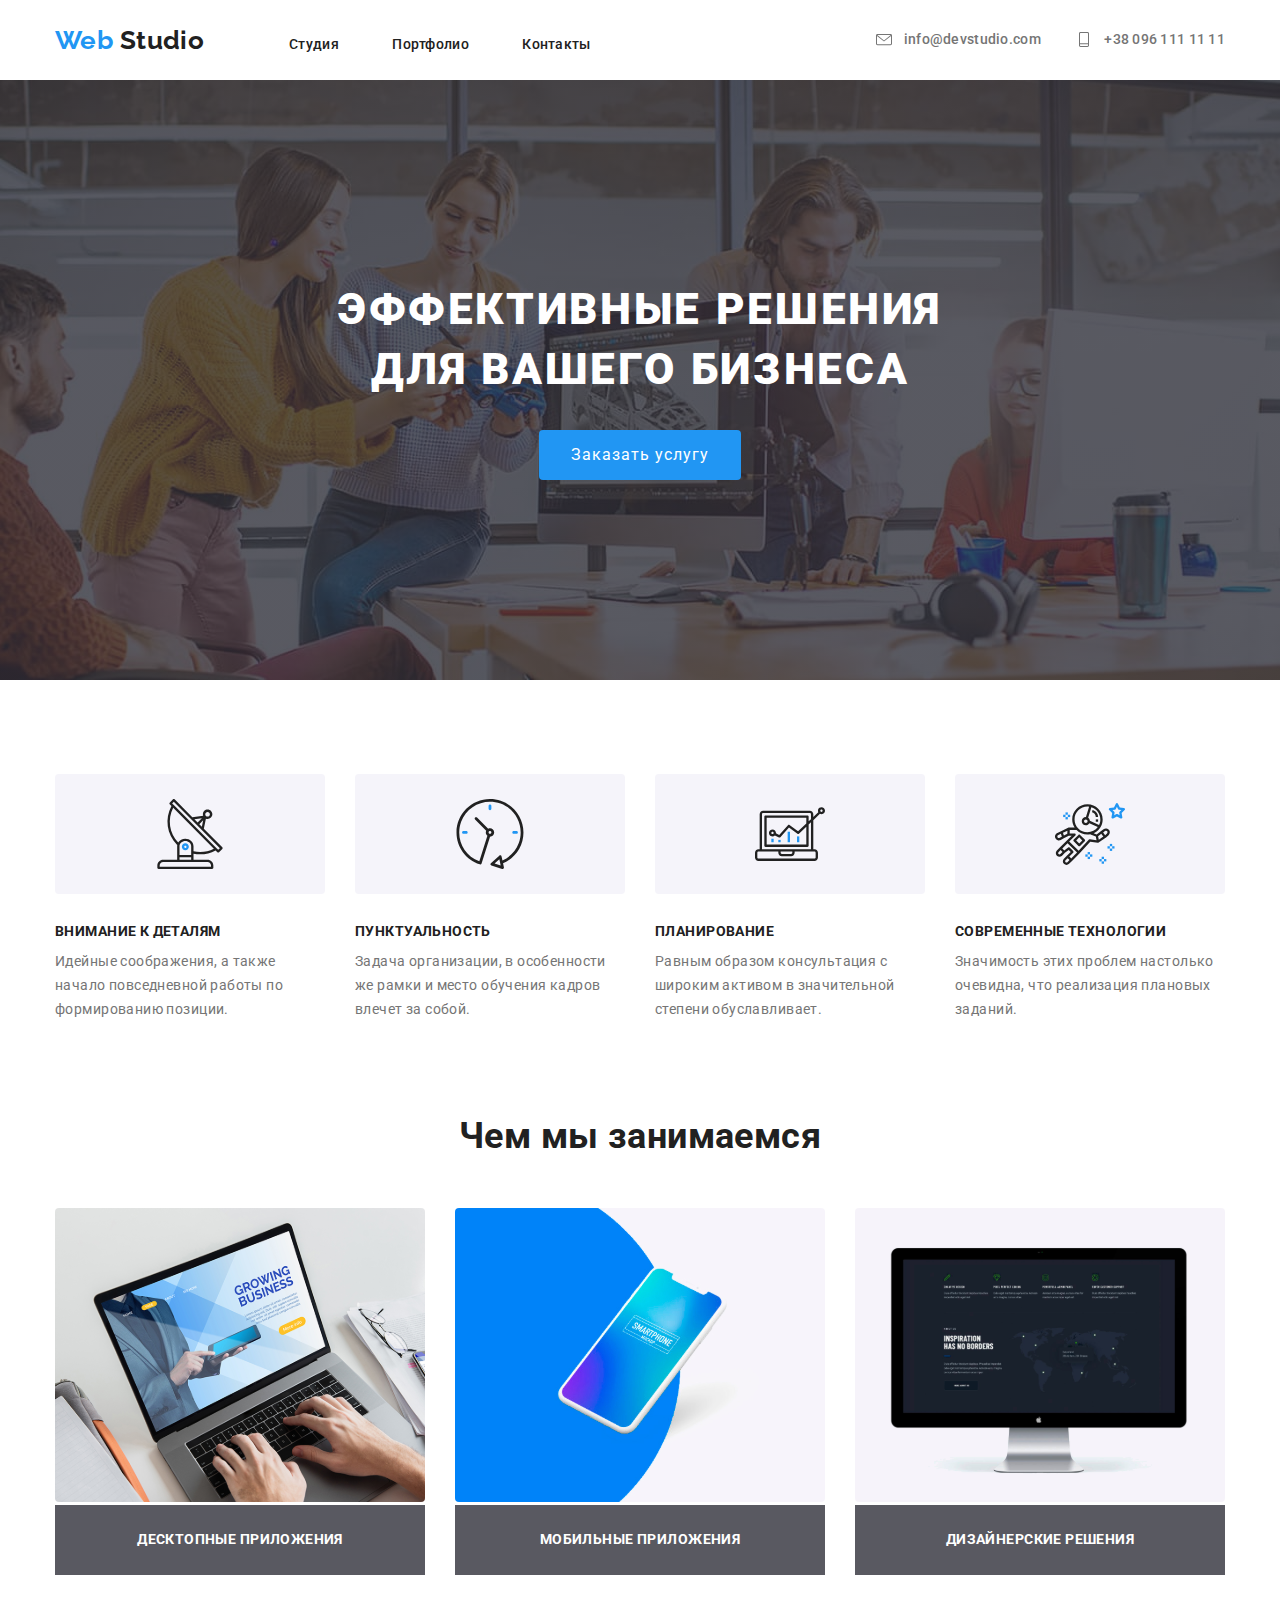
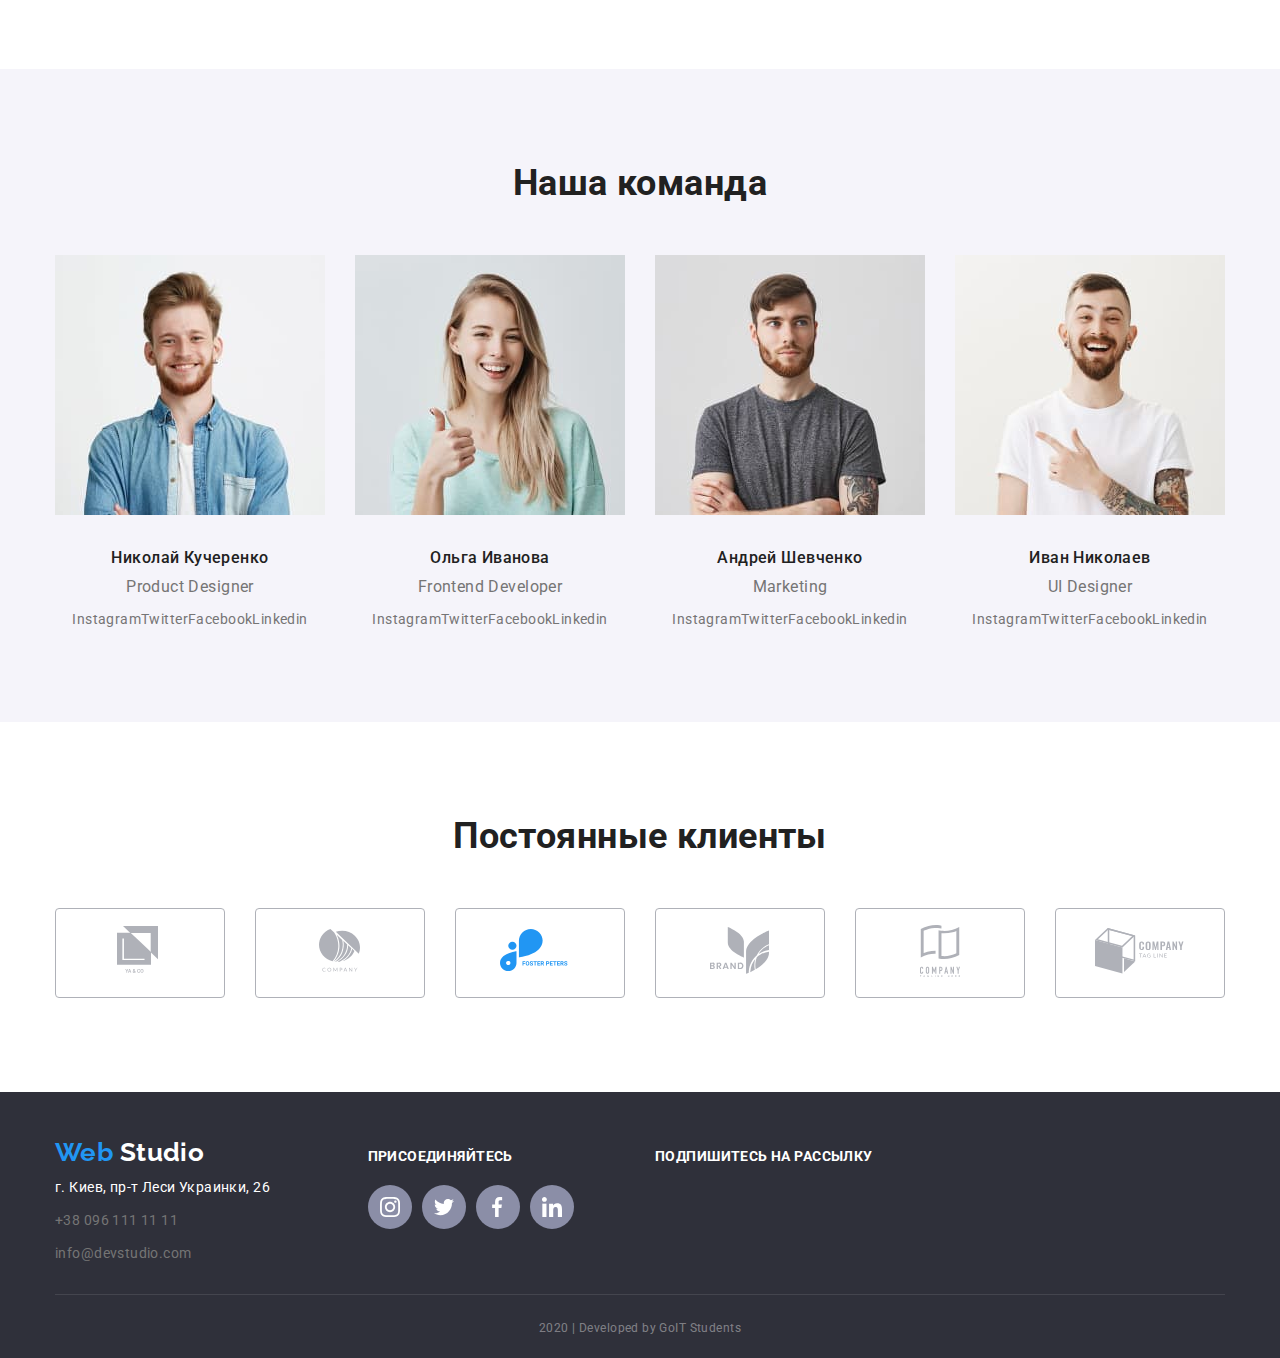
==== index.html @ ecac3f60 "создает файлы для четвертого ДЗ" ====
<!DOCTYPE html>
<html lang="en">
	<head>
		<meta charset="UTF-8" />
		<meta name="viewport" content="width=device-width, initial-scale=1.0" />
		<title>Web Studio</title>
		<link
			href="https://fonts.googleapis.com/css2?family=Raleway:wght@700&family=Roboto:wght@400;500;700;900&display=swap"
			rel="stylesheet"
		/>
		<link
			rel="stylesheet"
			href="https://cdnjs.cloudflare.com/ajax/libs/modern-normalize/0.6.0/modern-normalize.min.css"
		/>
		<link rel="stylesheet" href="./css/styles.css" />
	</head>
	<body>
		<!-- Шапка сайта -->
		<header class="header">
			<div class="container">
				<div class="header-navigation">
					<nav class="navigation">
						<a class="logo" href="./index.html">
							<span class="logo-subject">Web</span>
							Studio
						</a>

						<ul class="header-menu">
							<li class="menu-list">
								<a class="menu-list-link" href="./index.html">Студия</a>
							</li>
							<li class="menu-list">
								<a class="menu-list-link" href="./portfolio.html">Портфолио</a>
							</li>
							<li class="menu-list">
								<a class="menu-list-link" href="#">Контакты</a>
							</li>
						</ul>
					</nav>

					<ul class="header-contact">
						<li class="header-contact-address">
							<a class="contact-address icon-envelop" href="mailto:info@devstudio.com">info@devstudio.com</a>
						</li>
						<li class="header-contact-address">
							<a class="contact-address icon-phone" href="tel:+380961111111">+38 096 111 11 11</a>
						</li>
					</ul>
				</div>
			</div>
		</header>
		<!-- Герой -->
		<main>
			<section class="hero">
				<div class="container">
					<h1 class="hero-title">
						Эффективные решения
						<br />
						для вашего бизнеса
					</h1>

					<div class="hero-button-box"><a class="hero-button" href="">Заказать услугу</a></div>
				</div>
			</section>
			<!-- Преимущества компании -->
			<section class="section-benefits">
				<div class="container">
					<h2 class="section-title benefits-title">Преимущества(скрытый заголовок)</h2>
					<ul class="benefits-list">
						<li class="benefits-list-item icon-antenna">
							<!-- <div class="benefits-image-box">
								<img class="benefits-list-image" src="./images/antenna.svg" alt="" />
							</div> -->
							<h3 class="title">внимание к деталям</h3>
							<p class="benefits-text">
								Идейные соображения, а также начало повседневной работы по формированию позиции.
							</p>
						</li>
						<li class="benefits-list-item icon-clock">
							<!-- <div class="benefits-image-box"><img class="benefits-list-image" src="./images/clock.svg" alt="" /></div> -->
							<h3 class="title">пунктуальность</h3>
							<p class="benefits-text">
								Задача организации, в особенности же рамки и место обучения кадров влечет за собой.
							</p>
						</li>
						<li class="benefits-list-item icon-diagram">
							<!-- <div class="benefits-image-box">
								<img class="benefits-list-image" src="./images/diagram.svg" alt="" />
							</div> -->
							<h3 class="title">планирование</h3>
							<p class="benefits-text">
								Равным образом консультация с широким активом в значительной степени обуславливает.
							</p>
						</li>
						<li class="benefits-list-item icon-astronaut">
							<!-- <div class="benefits-image-box">
								<img class="benefits-list-image" src="./images/astronaut.svg" alt="" />
							</div> -->
							<h3 class="title">современные технологии</h3>
							<p class="benefits-text">Значимость этих проблем настолько очевидна, что реализация плановых заданий.</p>
						</li>
					</ul>
				</div>
			</section>
			<!-- Сфера услуг -->
			<section class="section-services">
				<div class="container">
					<h2 class="section-title services-title">Чем мы занимаемся</h2>
					<ul class="services-list">
						<li class="services-list-item">
							<img class="services-image" src="./images/desktop.svg" alt="Десктопные приложения" />
							<h3 class="services-list-title">ДЕСКТОПНЫЕ ПРИЛОЖЕНИЯ</h3>
						</li>
						<li class="services-list-item">
							<img class="services-image" src="./images/mobile.svg" alt="Мобильные приложения" />
							<h3 class="services-list-title">МОБИЛЬНЫЕ ПРИЛОЖЕНИЯ</h3>
						</li>
						<li class="services-list-item">
							<img class="services-image" src="./images/computer.svg" alt="Дизайнерские решения" />
							<h3 class="services-list-title">ДИЗАЙНЕРСКИЕ РЕШЕНИЯ</h3>
						</li>
					</ul>
				</div>
			</section>
			<!-- Команда -->
			<section class="section-team">
				<div class="container">
					<h2 class="section-title team-title">Наша команда</h2>
					<ul class="team-list">
						<li class="team-list-item">
							<img class="team-list-image" src="./images/Николай Кучеренко.jpg" alt="John Smith" />
							<h3 class="team-list-title">Николай Кучеренко</h3>
							<p class="team-list-text">Product Designer</p>
							<ul class="team-list-socials">
								<li class="socials-item">
									<a class="socials-item-link" href="#">Instagram</a>
								</li>
								<li>
									<a class="socials-item-link" href="#">Twitter</a>
								</li>
								<li>
									<a class="socials-item-link" href="#">Facebook</a>
								</li>
								<li>
									<a class="socials-item-link" href="#">Linkedin</a>
								</li>
							</ul>
						</li>
						<li class="team-list-item">
							<img class="team-list-image" src="./images/Ольга Иванова.jpg" alt="Marta Stewart" />
							<h3 class="team-list-title">Ольга Иванова</h3>
							<p class="team-list-text">Frontend Developer</p>
							<ul class="team-list-socials">
								<li class="socials-item">
									<a class="socials-item-link" href="#">Instagram</a>
								</li>
								<li>
									<a class="socials-item-link" href="#">Twitter</a>
								</li>
								<li>
									<a class="socials-item-link" href="#">Facebook</a>
								</li>
								<li>
									<a class="socials-item-link" href="#">Linkedin</a>
								</li>
							</ul>
						</li>
						<li class="team-list-item">
							<img class="team-list-image" src="./images/Андрей Шевченко.jpg" alt="Robert Jakis" />
							<h3 class="team-list-title">Андрей Шевченко</h3>
							<p class="team-list-text">Marketing</p>
							<ul class="team-list-socials">
								<li class="socials-item">
									<a class="socials-item-link" href="#">Instagram</a>
								</li>
								<li>
									<a class="socials-item-link" href="#">Twitter</a>
								</li>
								<li>
									<a class="socials-item-link" href="#">Facebook</a>
								</li>
								<li>
									<a class="socials-item-link" href="#">Linkedin</a>
								</li>
							</ul>
						</li>
						<li class="team-list-item">
							<img class="team-list-image" src="./images/Иван Николаев.jpg" alt="Martin Doe" />
							<h3 class="team-list-title">Иван Николаев</h3>
							<p class="team-list-text">UI Designer</p>
							<ul class="team-list-socials">
								<li class="socials-item">
									<a class="socials-item-link" href="#">Instagram</a>
								</li>
								<li>
									<a class="socials-item-link" href="#">Twitter</a>
								</li>
								<li>
									<a class="socials-item-link" href="#">Facebook</a>
								</li>
								<li>
									<a class="socials-item-link" href="#">Linkedin</a>
								</li>
							</ul>
						</li>
					</ul>
				</div>
			</section>
			<!-- Клиенты -->
			<section class="section-clients">
				<div class="container">
					<h2 class="section-title clients-title">Постоянные клиенты</h2>
					<ul class="clients-list">
						<li class="clients-list-item">
							<a class="clients-list-link" href="#">
								<img class="clients-list-image" src="./images/logo-1.svg" alt="Логотип компании" />
							</a>
						</li>
						<li class="clients-list-item">
							<a class="clients-list-link" href="#">
								<img class="clients-list-image" src="./images/logo-3.svg" alt="Логотип компании" />
							</a>
						</li>
						<li class="clients-list-item">
							<a class="clients-list-link" href="#">
								<img class="clients-list-image" src="./images/logo-4.svg" alt="Логотип компании" />
							</a>
						</li>
						<li class="clients-list-item">
							<a class="clients-list-link" href="#">
								<img class="clients-list-image" src="./images/logo-5.svg" alt="Логотип компании" />
							</a>
						</li>
						<li class="clients-list-item">
							<a class="clients-list-link" href="#">
								<img class="clients-list-image" src="./images/logo-2.svg" alt="Логотип компании" />
							</a>
						</li>
						<li class="clients-list-item">
							<a class="clients-list-link" href="#">
								<img class="clients-list-image" src="./images/logo-6.svg" alt="Логотип компании" />
							</a>
						</li>
					</ul>
				</div>
			</section>
		</main>
		<!-- Футтер -->
		<footer class="footer">
			<div class="container">
				<div class="footer-address-conteiner">
					<div class="adress-atem">
						<a class="logo logo-footer" href="./index.html">
							<span class="logo-subject">Web</span>
							<span class="logo-subject-footer">Studio</span>
						</a>

						<address class="footer-address">
							<span class="footer-address-text">г. Киев, пр-т Леси Украинки, 26</span>
							<ul class="footer-address-list">
								<li>
									<a class="contact-address-link" href="tel:+380961111111">+38 096 111 11 11</a>
								</li>
								<li>
									<a class="contact-address-link" href="mailto:info@devstudio.com">info@devstudio.com</a>
								</li>
							</ul>
						</address>
					</div>

					<div class="footer-social-conteiner">
						<h3 class="footer-social-title">присоединяйтесь</h3>
						<ul class="footer-list-socials">
							<li class="footer-socials-item">
								<a class="footer-socials-link footer-icon-instagram" href="https://www.instagram.com/"></a>
							</li>
							<li class="footer-socials-item">
								<a class="footer-socials-link footer-icon-twitter" href="https://twitter.com/"></a>
							</li>
							<li class="footer-socials-item">
								<a class="footer-socials-link footer-icon-facebook" href="https://www.facebook.com/"></a>
							</li>
							<li class="footer-socials-item">
								<a class="footer-socials-link footer-icon-linkedin" href="https://www.linkedin.com/"></a>
							</li>
						</ul>
					</div>
					<div class="subscribe-conteiner">
						<h3 class="footer-social-title">Подпишитесь на рассылку</h3>
					</div>
				</div>

				<p class="footer-copyright-text">2020 | Developed by GoIT Students</p>
			</div>
		</footer>
	</body>
</html>
---- css/styles.css ----
:root {
	--title-text-color: #212121;
	--primary-text-color: #757575;
	--primary-white-color: #ffffff;
	--accent-color: #2196f3;
}
* {
	margin: 0px;
	padding: 0px;
}

html {
	box-sizing: border-box;
}

*,
*::before,
*::after {
	box-sizing: inherit;
}

body {
	font-family: roboto, sans-serif;
	background-color: var(--primary-white-color);
	color: var(--primary-text-color);
	font-weight: 400;
	font-size: 14px;
	line-height: 1.14;
	letter-spacing: 0.03em;
}

ul {
	list-style: none;
	margin: 0;
	padding: 0;
}

h3,
p {
	margin: 0;
}
.container {
	max-width: 1200px;
	margin-left: auto;
	margin-right: auto;
	padding-left: 15px;
	padding-right: 15px;
}
/* Шапка сайта */
.header-navigation {
	display: flex;
	min-height: 80px;
	align-items: center;
}

/* лого */

.logo {
	display: inline-block;
	margin-right: 85px;

	text-decoration: none;
	font-family: Raleway;
	font-style: normal;
	font-weight: 700;
	font-size: 26px;
	line-height: 1.19;

	color: #212121;
}

.logo-subject {
	color: var(--accent-color);
}

/* навигация */

.navigation {
	display: flex;
	justify-content: flex-start;
	align-items: baseline;
}

.menu-list {
	display: inline;
}
.menu-list:nth-child(n + 2) {
	margin-left: 50px;
}

.menu-list-link {
	padding-top: 32px;
	padding-bottom: 32px;

	font-weight: 500;
	letter-spacing: 0.02em;
	text-decoration: none;

	color: var(--title-text-color);
}

.menu-list-link:hover,
.menu-list-link:focus {
	color: var(--accent-color);
}

/* адрессные ссылки */

.header-contact-address {
	display: inline-flex;
}

.header-contact {
	padding: 0px;
	margin-left: auto;
}

.header-contact-address:last-child {
	margin-left: 30px;
}

.contact-address {
	display: inline-flex;
	padding-top: 32px;
	padding-bottom: 32px;

	font-weight: 500;
	letter-spacing: 0.02em;
	text-decoration: none;

	color: var(--primary-text-color);
}

.contact-address::before {
	content: "";
	margin-right: 10px;
	height: 15px;
	width: 20px;

	background-repeat: no-repeat;
	background-position: center;
}
.icon-envelop::before {
	background-image: url("../images/envelope.svg");
}
.icon-phone::before {
	background-image: url("../images/phone.svg");
}
.contact-address:hover,
.contact-address:focus {
	color: var(--accent-color);
}

/* главный баннер */

.hero {
	display: flex;
	align-items: center;
	margin-left: auto;
	margin-right: auto;

	max-width: 1600px;
	height: 600px;
	background-image: linear-gradient(to right, rgba(47, 48, 58, 0.8), rgba(47, 48, 58, 0.8)),
		url("../images/Header_img.jpg");
	background-repeat: no-repeat;
	background-position: center;
	background-size: cover;
}

.hero-title {
	margin-top: 0px;
	margin-bottom: 30px;

	align-content: center;
	font-weight: 900;
	font-size: 44px;
	line-height: 1.36;
	letter-spacing: 0.06em;
	text-transform: uppercase;
	text-align: center;

	color: var(--primary-white-color);
}
/* главная кнопка */
.hero-button-box {
	display: flex;
	justify-content: center;
}
.hero-button {
	display: inline-block;
	padding: 10px 32px;

	min-width: 200px;
	font-size: 16px;
	line-height: 1.87;
	letter-spacing: 0.06em;
	text-align: center;
	border-radius: 4px;
	text-decoration: none;

	color: #ffffff;
	background: #2196f3;
}

.title {
	font-weight: 700;
	font-size: 14px;
	text-transform: uppercase;

	color: var(--title-text-color);
}
/* преимущества */
.section-benefits {
	padding-top: 94px;
	padding-bottom: 94px;
}

.benefits-title {
	display: none;
}

.benefits-list {
	display: flex;
	justify-content: center;
}
.benefits-list-item {
	width: calc((100% - 30px * 3) / 4);
}
.benefits-list-item + .benefits-list-item {
	margin-left: 30px;
}

.benefits-list-item::before {
	content: "";
	display: block;
	height: 120px;
	background-color: #f5f4fa;
	background-position: center;
	background-repeat: no-repeat;
	border-radius: 4px;
	margin-bottom: 30px;
}
.icon-antenna::before {
	background-image: url("../images/antenna.svg");
}
.icon-clock::before {
	background-image: url("../images/clock.svg");
}
.icon-diagram::before {
	background-image: url("../images/diagram.svg");
}
.icon-astronaut::before {
	background-image: url("../images/astronaut.svg");
}

.benefits-list-item .title {
	margin-bottom: 10px;
}

.benefits-text {
	line-height: 1.71;
}

/* Сфера услуг */

.section-services {
	padding-bottom: 94px;
}

.section-title {
	margin-bottom: 50px;

	text-align: center;
	font-weight: 700;
	font-size: 36px;
	line-height: 1.16;

	color: var(--title-text-color);
}

.services-title {
	margin-bottom: 50px;
}
.services-list {
	display: flex;
	justify-content: center;
}

.services-list-item {
	width: calc((100% - 30px * 2) / 3);
}

.services-list-item + .services-list-item {
	margin-left: 30px;
}

.services-list-title {
	padding-top: 27px;
	padding-bottom: 27px;

	font-weight: 700;
	font-size: 14px;
	text-transform: uppercase;
	text-align: center;

	background: rgba(47, 48, 58, 0.8);
	color: var(--primary-white-color);
}

/* команда */

.section-team {
	padding-top: 94px;
	padding-bottom: 94px;
}
.team-title {
	margin-bottom: 50px;
}

.section-team {
	background-color: #f5f4fa;
}
.team-list {
	display: flex;
	align-items: center;
}
.team-list-item {
	width: calc((100% - 30px * 3) / 4);
}

.team-list-item + .team-list-item {
	margin-left: 30px;
}
.team-list-image {
	margin-bottom: 30px;
}

.team-list-title {
	margin-bottom: 10px;

	text-align: center;
	font-weight: 500;
	font-size: 16px;
	line-height: 1.18;

	color: var(--title-text-color);
}

.team-list-text {
	margin-bottom: 16px;

	text-align: center;
	font-size: 16px;
}
.team-list-socials {
	display: flex;
	justify-content: center;
}

.socials-item-link {
	text-decoration: none;

	color: var(--primary-text-color);
}

.socials-item-link:hover,
.socials-item-link:focus {
	color: var(--primary-white-color);
	background-color: var(--accent-color);
}

/* Клиенты */
.section-clients {
	padding-top: 94px;
	padding-bottom: 94px;
}

.clients-title {
	margin-bottom: 50px;
}

.clients-list {
	display: flex;
}
.clients-list-item {
	display: flex;
	justify-content: center;

	width: calc((100% - 30px * 5) / 6);
	height: 90px;
	border: 1px solid #afb1b8;
	box-sizing: border-box;
	align-items: center;
	border-radius: 4px;
}
.clients-list-item + .clients-list-item {
	margin-left: 30px;
}

/* футтер */

.footer {
	background: #2f303a;
	padding-top: 45px;
}
.footer-address-conteiner {
	display: flex;
	align-items: baseline;
	justify-content: space-between;
}
.adress-atem {
	width: 231px;
}

/* лого */

.logo-footer {
	margin-bottom: 8px;
	margin-right: 0px;
}

.logo-subject-footer {
	color: var(--primary-white-color);
}
/* адресс */
.footer-address {
	padding-bottom: 28px;
}
.footer-address-list > li:not(:last-child) {
	margin-bottom: 9px;
}
.footer-address-text {
	display: inline-block;
	margin-bottom: 9px;

	font-style: normal;
	line-height: 1.71;

	color: var(--primary-white-color);
}
/* адрессные ссылки */
.contact-address-link {
	margin-bottom: 9px;

	text-decoration: none;
	font-style: normal;
	line-height: 1.71;

	color: var(--primary-text-color);
}
/* социальные сети */

.footer-social-conteiner {
	width: 206px;
}

.footer-social-title {
	font-weight: bold;
	font-size: 14px;
	line-height: 1.14;
	letter-spacing: 0.03em;
	text-transform: uppercase;

	color: var(--primary-white-color);
}
.footer-list-socials {
	display: flex;
}

.footer-socials-link {
	display: flex;
	text-decoration: none;
	height: 44px;
	width: 44px;
	margin-top: 20px;
	border-radius: 50%;
	background-color: #8b8ea7;
	background-position: center;
	background-repeat: no-repeat;
}
.footer-icon-instagram {
	background-image: url("../images/instagram-2.svg");
}
.footer-icon-twitter {
	background-image: url("../images/twitter-2.svg");
}
.footer-icon-facebook {
	background-image: url("../images/Facebook-2.svg");
}
.footer-icon-linkedin {
	background-image: url("../images/linkedin-2.svg");
}

.footer-socials-item + .footer-socials-item {
	margin-left: 10px;
}

.footer-socials-link:hover,
.footer-socials-link:focus {
	background-color: var(--accent-color);
}

.subscribe-conteiner {
	width: 570px;
}

.footer-copyright-text {
	text-align: center;
	padding-top: 21px;
	padding-bottom: 18px;
	border-top: 1px solid rgba(255, 255, 255, 0.1);

	font-size: 12px;
	line-height: 2;
	color: rgba(255, 255, 255, 0.4);
}

/* Страница портфолио */

.section-portfolio {
	padding-top: 93px;
	padding-bottom: 94px;
}

.main-caption {
	display: none;
}
/* Кнопки */

.portfolio-filter-list {
	display: flex;
	justify-content: center;
}

.filter-atem {
	margin-bottom: 50px;
}
.filter-atem + .filter-atem {
	margin-left: 8px;
}

.button {
	padding: 6px 22px;
	font-family: roboto;
	font-weight: 500;
	font-size: 16px;
	line-height: 1.62;
}
.button:hover,
.button:focus {
	background-color: var(--accent-color);
	color: var(--primary-white-color);
}

/* Примеры работ */
.portfolio-list {
	display: flex;
	flex-wrap: wrap;
}

.portfolio-list-item {
	margin-right: 30px;
	margin-bottom: 30px;

	width: calc((100% - 30px * 2) / 3);
	/* width: 370px; */
}

.portfolio-list-item:nth-child(3n) {
	margin-right: 0px;
}

.portfolio-list-item:nth-last-child(-n + 3) {
	margin-bottom: 0px;
}
.portfolio-list-image {
	margin-bottom: 20px;
}
.portfolio-list-title {
	margin-top: 0px;
	margin-bottom: 4px;
	padding-left: 24px;

	font-weight: 700;
	font-size: 18px;
	line-height: 2;
	letter-spacing: 0.06em;

	color: var(--title-text-color);
}

.portfolio-list-text {
	padding-left: 24px;

	line-height: 1.87;
	font-size: 16px;
}
.portfolio-list-content {
	display: none;
	padding-left: 24px;
}
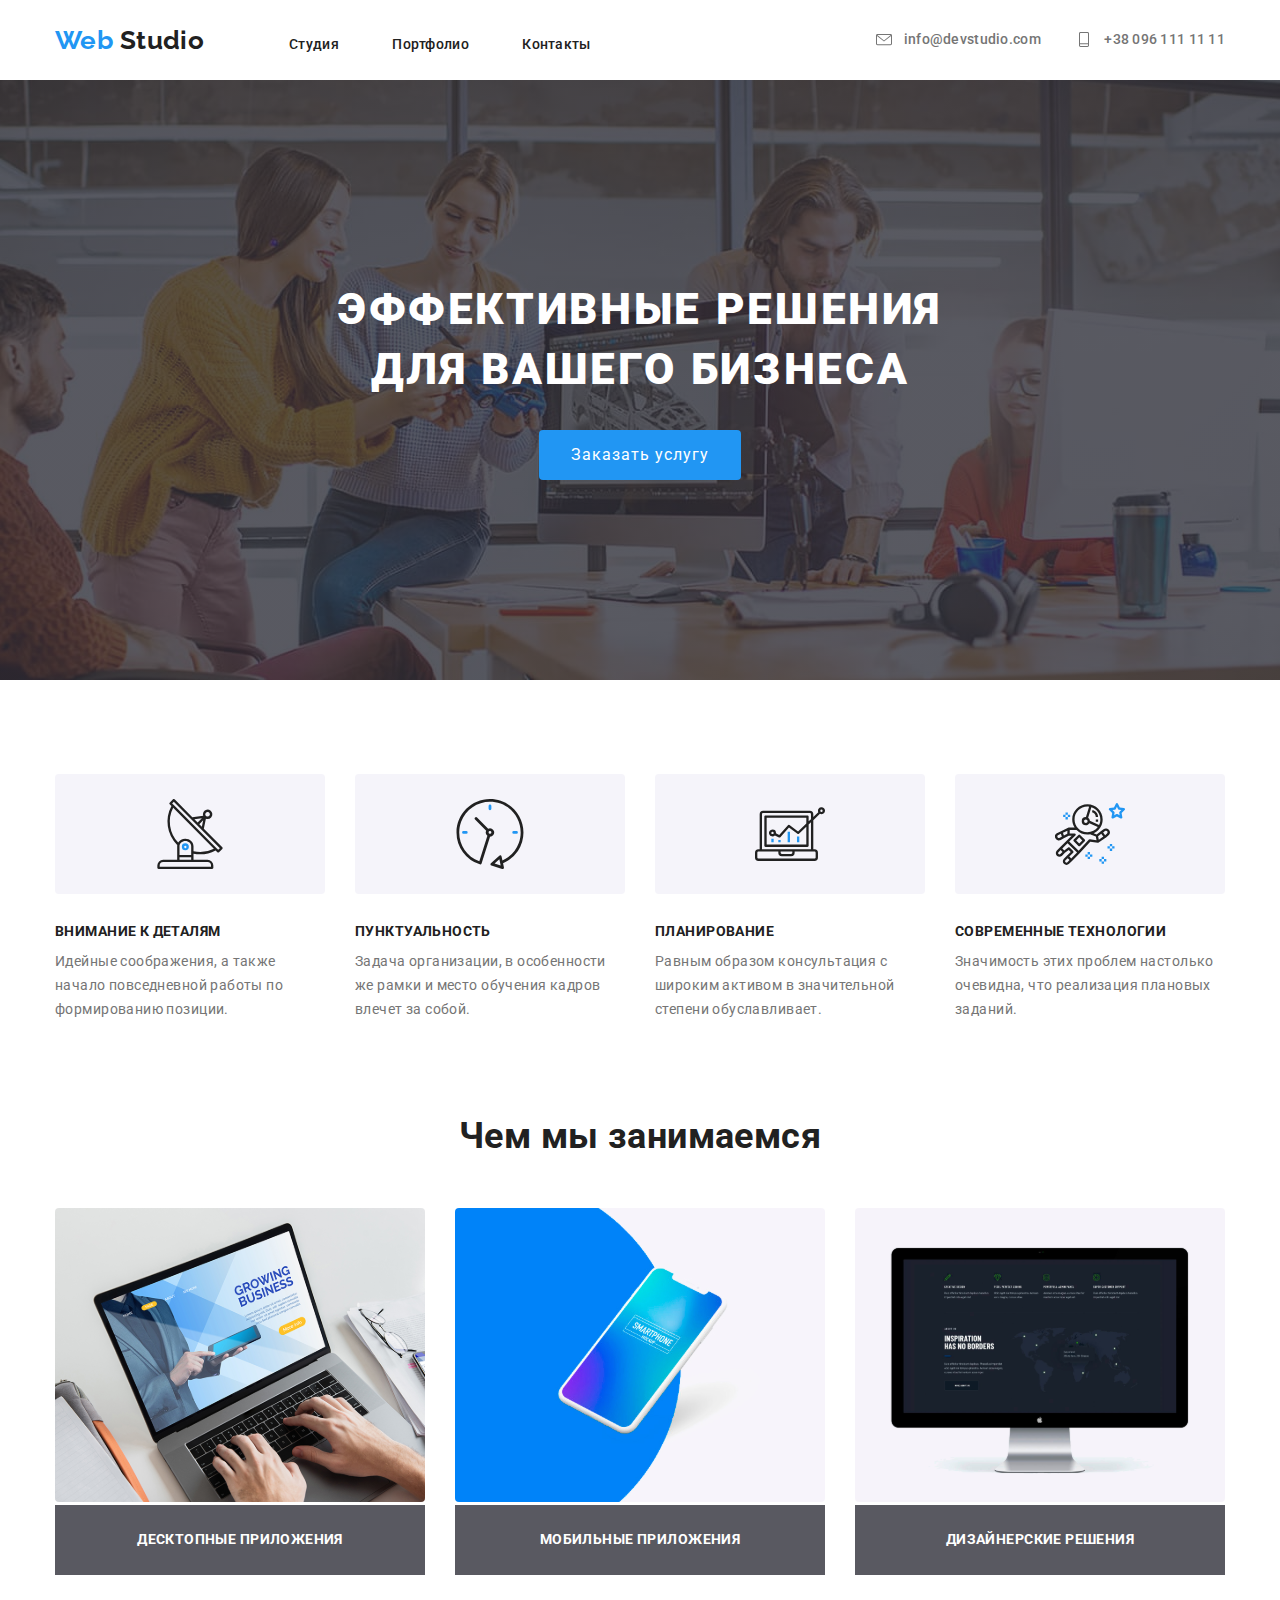
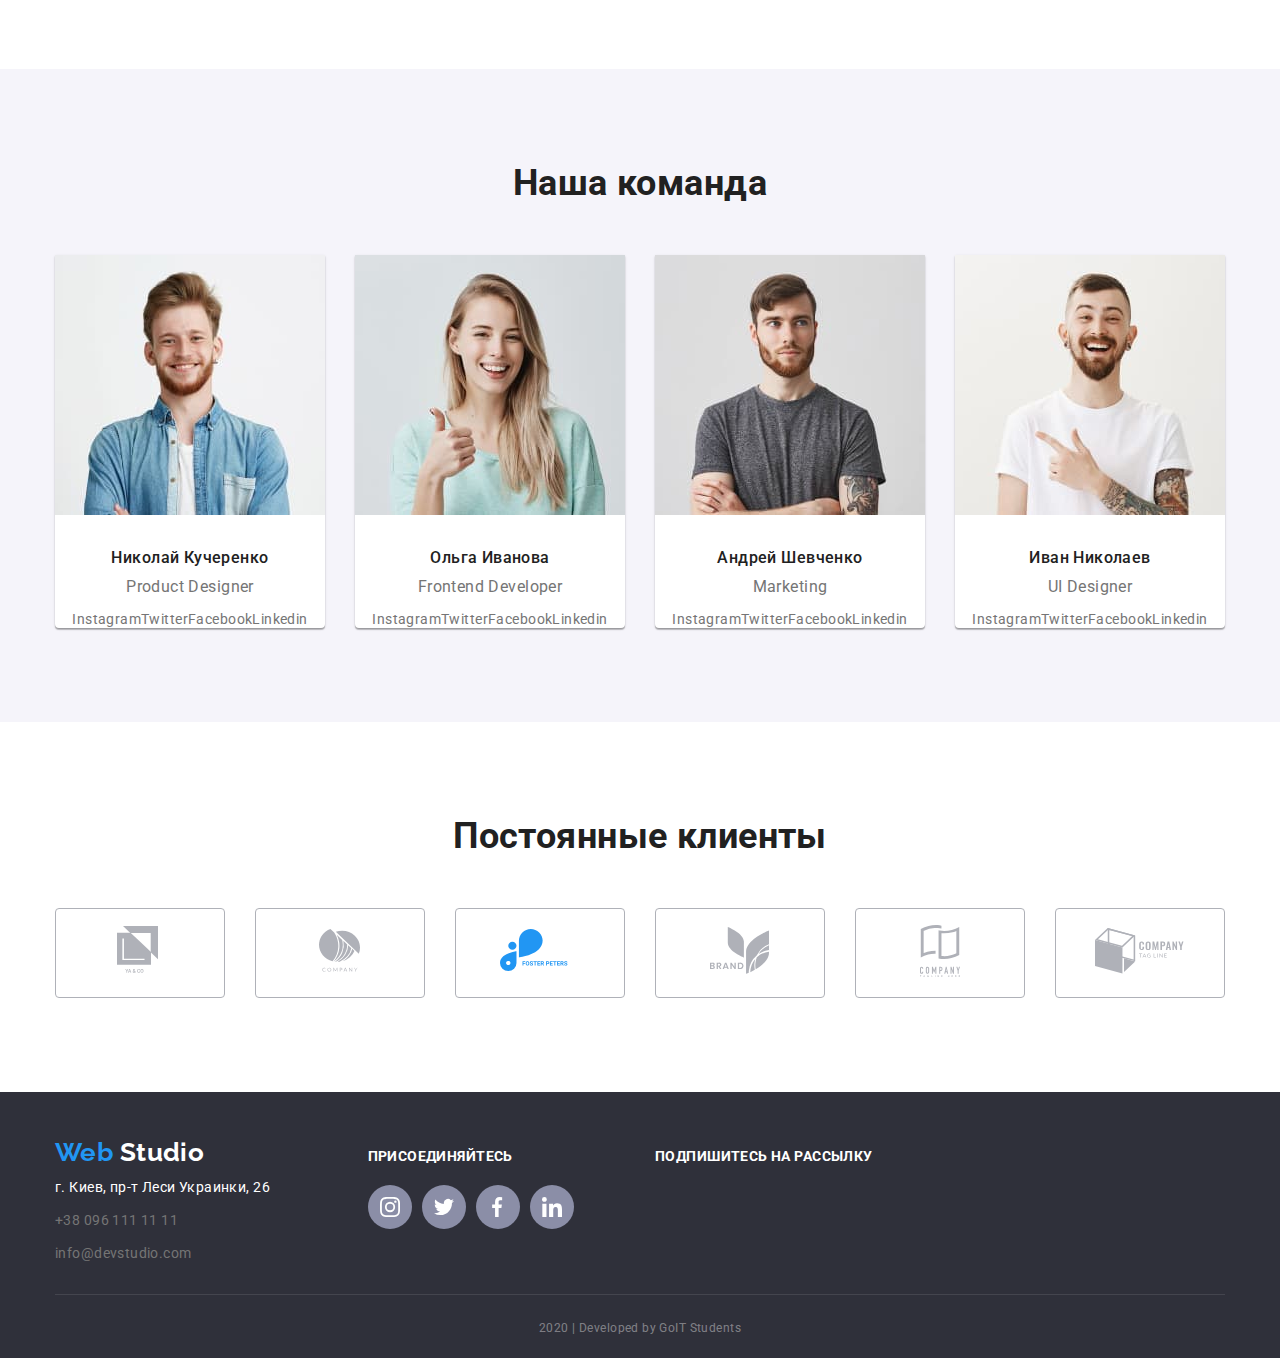
==== commit 810141ef: "оптимизирует векторные изображения" ====
--- a/index.html
+++ b/index.html
@@ -68,34 +68,24 @@
 					<h2 class="section-title benefits-title">Преимущества(скрытый заголовок)</h2>
 					<ul class="benefits-list">
 						<li class="benefits-list-item icon-antenna">
-							<!-- <div class="benefits-image-box">
-								<img class="benefits-list-image" src="./images/antenna.svg" alt="" />
-							</div> -->
 							<h3 class="title">внимание к деталям</h3>
 							<p class="benefits-text">
 								Идейные соображения, а также начало повседневной работы по формированию позиции.
 							</p>
 						</li>
 						<li class="benefits-list-item icon-clock">
-							<!-- <div class="benefits-image-box"><img class="benefits-list-image" src="./images/clock.svg" alt="" /></div> -->
 							<h3 class="title">пунктуальность</h3>
 							<p class="benefits-text">
 								Задача организации, в особенности же рамки и место обучения кадров влечет за собой.
 							</p>
 						</li>
 						<li class="benefits-list-item icon-diagram">
-							<!-- <div class="benefits-image-box">
-								<img class="benefits-list-image" src="./images/diagram.svg" alt="" />
-							</div> -->
 							<h3 class="title">планирование</h3>
 							<p class="benefits-text">
 								Равным образом консультация с широким активом в значительной степени обуславливает.
 							</p>
 						</li>
 						<li class="benefits-list-item icon-astronaut">
-							<!-- <div class="benefits-image-box">
-								<img class="benefits-list-image" src="./images/astronaut.svg" alt="" />
-							</div> -->
 							<h3 class="title">современные технологии</h3>
 							<p class="benefits-text">Значимость этих проблем настолько очевидна, что реализация плановых заданий.</p>
 						</li>
--- a/css/styles.css
+++ b/css/styles.css
@@ -327,6 +327,9 @@
 }
 .team-list-item {
 	width: calc((100% - 30px * 3) / 4);
+	background-color: #ffffff;
+	box-shadow: 0px 2px 1px rgba(0, 0, 0, 0.2), 0px 1px 1px rgba(0, 0, 0, 0.14), 0px 1px 3px rgba(0, 0, 0, 0.12);
+	border-radius: 0px 0px 4px 4px;
 }
 
 .team-list-item + .team-list-item {
@@ -563,12 +566,18 @@
 	margin-right: 30px;
 	margin-bottom: 30px;
 
+	border: 1px solid #eeeeee;
+
 	width: calc((100% - 30px * 2) / 3);
 	/* width: 370px; */
 }
 
 .portfolio-list-item:nth-child(3n) {
 	margin-right: 0px;
+}
+.portfolio-list-item:hover,
+.portfolio-list-item:focus {
+	box-shadow: 1px 4px 6px rgba(0, 0, 0, 0.16), 0px 4px 4px rgba(0, 0, 0, 0.06), 0px 1px 1px rgba(0, 0, 0, 0.12);
 }
 
 .portfolio-list-item:nth-last-child(-n + 3) {
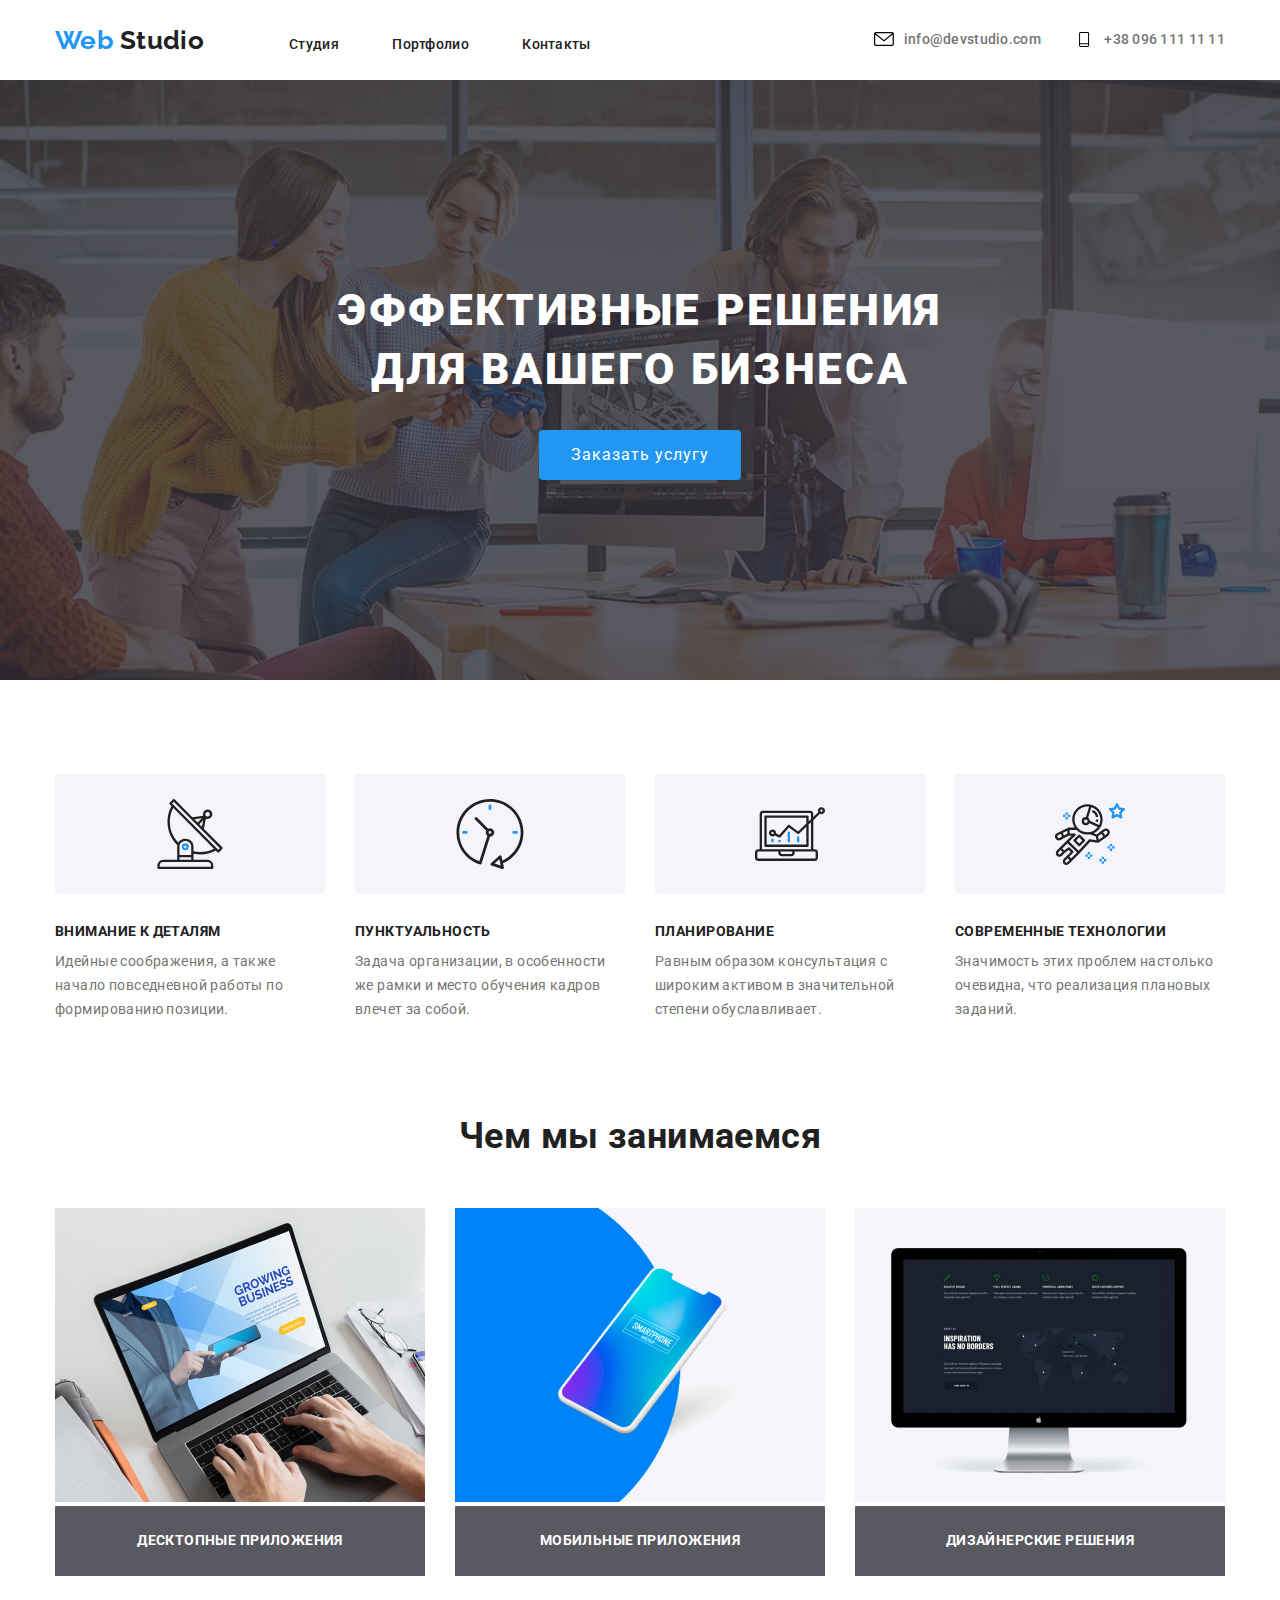
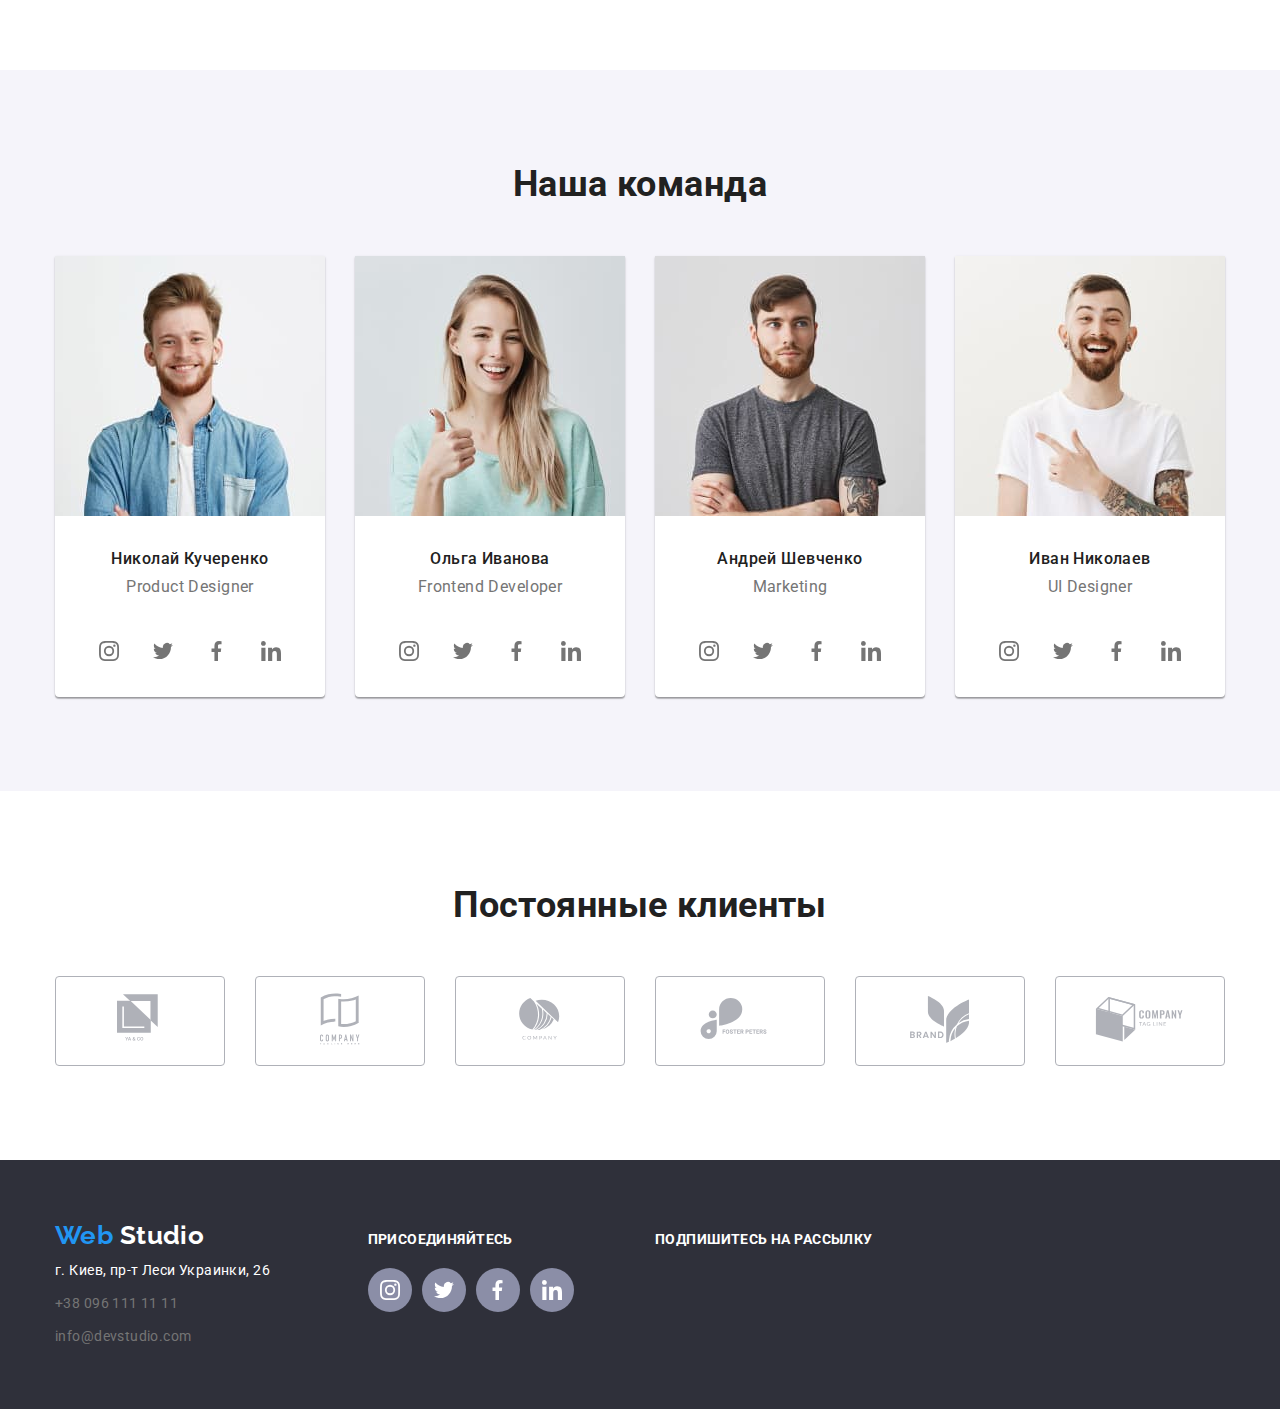
==== commit 9aa80528: "создает sprite и расставляет иконки" ====
--- a/index.html
+++ b/index.html
@@ -40,10 +40,18 @@
 
 					<ul class="header-contact">
 						<li class="header-contact-address">
-							<a class="contact-address icon-envelop" href="mailto:info@devstudio.com">info@devstudio.com</a>
+							<svg class="icon-address-header">
+								<use href="./images/sprite.svg#icon-envelope"></use>
+							</svg>
+							<a class="contact-address" href="mailto:info@devstudio.com">info@devstudio.com</a>
 						</li>
 						<li class="header-contact-address">
-							<a class="contact-address icon-phone" href="tel:+380961111111">+38 096 111 11 11</a>
+							<a class="contact-address" href="tel:+380961111111">
+								<svg class="icon-address-header">
+									<use href="./images/sprite.svg#icon-phone"></use>
+								</svg>
+								+38 096 111 11 11
+							</a>
 						</li>
 					</ul>
 				</div>
@@ -67,25 +75,45 @@
 				<div class="container">
 					<h2 class="section-title benefits-title">Преимущества(скрытый заголовок)</h2>
 					<ul class="benefits-list">
-						<li class="benefits-list-item icon-antenna">
+						<li class="benefits-list-item">
+							<div class="benefits-icon-box">
+								<svg class="icon-benefits">
+									<use href="./images/sprite.svg#icon-antenna"></use>
+								</svg>
+							</div>
 							<h3 class="title">внимание к деталям</h3>
 							<p class="benefits-text">
 								Идейные соображения, а также начало повседневной работы по формированию позиции.
 							</p>
 						</li>
-						<li class="benefits-list-item icon-clock">
+						<li class="benefits-list-item">
+							<div class="benefits-icon-box">
+								<svg class="icon-benefits">
+									<use href="./images/sprite.svg#icon-clock"></use>
+								</svg>
+							</div>
 							<h3 class="title">пунктуальность</h3>
 							<p class="benefits-text">
 								Задача организации, в особенности же рамки и место обучения кадров влечет за собой.
 							</p>
 						</li>
-						<li class="benefits-list-item icon-diagram">
+						<li class="benefits-list-item">
+							<div class="benefits-icon-box">
+								<svg class="icon-benefits">
+									<use href="./images/sprite.svg#icon-diagram"></use>
+								</svg>
+							</div>
 							<h3 class="title">планирование</h3>
 							<p class="benefits-text">
 								Равным образом консультация с широким активом в значительной степени обуславливает.
 							</p>
 						</li>
-						<li class="benefits-list-item icon-astronaut">
+						<li class="benefits-list-item">
+							<div class="benefits-icon-box">
+								<svg class="icon-benefits">
+									<use href="./images/sprite.svg#icon-astronaut"></use>
+								</svg>
+							</div>
 							<h3 class="title">современные технологии</h3>
 							<p class="benefits-text">Значимость этих проблем настолько очевидна, что реализация плановых заданий.</p>
 						</li>
@@ -98,15 +126,15 @@
 					<h2 class="section-title services-title">Чем мы занимаемся</h2>
 					<ul class="services-list">
 						<li class="services-list-item">
-							<img class="services-image" src="./images/desktop.svg" alt="Десктопные приложения" />
+							<img class="services-image" src="./images/desktop.jpg" alt="Десктопные приложения" />
 							<h3 class="services-list-title">ДЕСКТОПНЫЕ ПРИЛОЖЕНИЯ</h3>
 						</li>
 						<li class="services-list-item">
-							<img class="services-image" src="./images/mobile.svg" alt="Мобильные приложения" />
+							<img class="services-image" src="./images/mobile.jpg" alt="Мобильные приложения" />
 							<h3 class="services-list-title">МОБИЛЬНЫЕ ПРИЛОЖЕНИЯ</h3>
 						</li>
 						<li class="services-list-item">
-							<img class="services-image" src="./images/computer.svg" alt="Дизайнерские решения" />
+							<img class="services-image" src="./images/computer.jpg" alt="Дизайнерские решения" />
 							<h3 class="services-list-title">ДИЗАЙНЕРСКИЕ РЕШЕНИЯ</h3>
 						</li>
 					</ul>
@@ -123,16 +151,32 @@
 							<p class="team-list-text">Product Designer</p>
 							<ul class="team-list-socials">
 								<li class="socials-item">
-									<a class="socials-item-link" href="#">Instagram</a>
-								</li>
-								<li>
-									<a class="socials-item-link" href="#">Twitter</a>
-								</li>
-								<li>
-									<a class="socials-item-link" href="#">Facebook</a>
-								</li>
-								<li>
-									<a class="socials-item-link" href="#">Linkedin</a>
+									<a class="socials-item-link" href="#">
+										<svg class="icon-socials-team">
+											<use href="./images/sprite.svg#icon-instagram-2"></use>
+										</svg>
+									</a>
+								</li>
+								<li class="socials-item">
+									<a class="socials-item-link" href="#">
+										<svg class="icon-socials-team">
+											<use href="./images/sprite.svg#icon-twitter-2"></use>
+										</svg>
+									</a>
+								</li>
+								<li class="socials-item">
+									<a class="socials-item-link" href="#">
+										<svg class="icon-socials-team">
+											<use href="./images/sprite.svg#icon-Facebook-2"></use>
+										</svg>
+									</a>
+								</li>
+								<li class="socials-item">
+									<a class="socials-item-link" href="#">
+										<svg class="icon-socials-team">
+											<use href="./images/sprite.svg#icon-linkedin-2"></use>
+										</svg>
+									</a>
 								</li>
 							</ul>
 						</li>
@@ -142,16 +186,32 @@
 							<p class="team-list-text">Frontend Developer</p>
 							<ul class="team-list-socials">
 								<li class="socials-item">
-									<a class="socials-item-link" href="#">Instagram</a>
-								</li>
-								<li>
-									<a class="socials-item-link" href="#">Twitter</a>
-								</li>
-								<li>
-									<a class="socials-item-link" href="#">Facebook</a>
-								</li>
-								<li>
-									<a class="socials-item-link" href="#">Linkedin</a>
+									<a class="socials-item-link" href="#">
+										<svg class="icon-socials-team">
+											<use href="./images/sprite.svg#icon-instagram-2"></use>
+										</svg>
+									</a>
+								</li>
+								<li class="socials-item">
+									<a class="socials-item-link" href="#">
+										<svg class="icon-socials-team">
+											<use href="./images/sprite.svg#icon-twitter-2"></use>
+										</svg>
+									</a>
+								</li>
+								<li class="socials-item">
+									<a class="socials-item-link" href="#">
+										<svg class="icon-socials-team">
+											<use href="./images/sprite.svg#icon-Facebook-2"></use>
+										</svg>
+									</a>
+								</li>
+								<li class="socials-item">
+									<a class="socials-item-link" href="#">
+										<svg class="icon-socials-team">
+											<use href="./images/sprite.svg#icon-linkedin-2"></use>
+										</svg>
+									</a>
 								</li>
 							</ul>
 						</li>
@@ -161,16 +221,32 @@
 							<p class="team-list-text">Marketing</p>
 							<ul class="team-list-socials">
 								<li class="socials-item">
-									<a class="socials-item-link" href="#">Instagram</a>
-								</li>
-								<li>
-									<a class="socials-item-link" href="#">Twitter</a>
-								</li>
-								<li>
-									<a class="socials-item-link" href="#">Facebook</a>
-								</li>
-								<li>
-									<a class="socials-item-link" href="#">Linkedin</a>
+									<a class="socials-item-link" href="#">
+										<svg class="icon-socials-team">
+											<use href="./images/sprite.svg#icon-instagram-2"></use>
+										</svg>
+									</a>
+								</li>
+								<li class="socials-item">
+									<a class="socials-item-link" href="#">
+										<svg class="icon-socials-team">
+											<use href="./images/sprite.svg#icon-twitter-2"></use>
+										</svg>
+									</a>
+								</li>
+								<li class="socials-item">
+									<a class="socials-item-link" href="#">
+										<svg class="icon-socials-team">
+											<use href="./images/sprite.svg#icon-Facebook-2"></use>
+										</svg>
+									</a>
+								</li>
+								<li class="socials-item">
+									<a class="socials-item-link" href="#">
+										<svg class="icon-socials-team">
+											<use href="./images/sprite.svg#icon-linkedin-2"></use>
+										</svg>
+									</a>
 								</li>
 							</ul>
 						</li>
@@ -180,16 +256,32 @@
 							<p class="team-list-text">UI Designer</p>
 							<ul class="team-list-socials">
 								<li class="socials-item">
-									<a class="socials-item-link" href="#">Instagram</a>
-								</li>
-								<li>
-									<a class="socials-item-link" href="#">Twitter</a>
-								</li>
-								<li>
-									<a class="socials-item-link" href="#">Facebook</a>
-								</li>
-								<li>
-									<a class="socials-item-link" href="#">Linkedin</a>
+									<a class="socials-item-link" href="#">
+										<svg class="icon-socials-team">
+											<use href="./images/sprite.svg#icon-instagram-2"></use>
+										</svg>
+									</a>
+								</li>
+								<li class="socials-item">
+									<a class="socials-item-link" href="#">
+										<svg class="icon-socials-team">
+											<use href="./images/sprite.svg#icon-twitter-2"></use>
+										</svg>
+									</a>
+								</li>
+								<li class="socials-item">
+									<a class="socials-item-link" href="#">
+										<svg class="icon-socials-team">
+											<use href="./images/sprite.svg#icon-Facebook-2"></use>
+										</svg>
+									</a>
+								</li>
+								<li class="socials-item">
+									<a class="socials-item-link" href="#">
+										<svg class="icon-socials-team">
+											<use href="./images/sprite.svg#icon-linkedin-2"></use>
+										</svg>
+									</a>
 								</li>
 							</ul>
 						</li>
@@ -202,33 +294,45 @@
 					<h2 class="section-title clients-title">Постоянные клиенты</h2>
 					<ul class="clients-list">
 						<li class="clients-list-item">
+							<a class="clients-list-link" href="">
+								<svg class="icon-clients" width="45" height="50">
+									<use href="./images/sprite.svg#icon-logo-1"></use>
+								</svg>
+							</a>
+						</li>
+						<li class="clients-list-item">
 							<a class="clients-list-link" href="#">
-								<img class="clients-list-image" src="./images/logo-1.svg" alt="Логотип компании" />
+								<svg class="icon-clients" width="40" height="52">
+									<use href="./images/sprite.svg#icon-logo-2"></use>
+								</svg>
 							</a>
 						</li>
 						<li class="clients-list-item">
 							<a class="clients-list-link" href="#">
-								<img class="clients-list-image" src="./images/logo-3.svg" alt="Логотип компании" />
+								<svg class="icon-clients" width="41" height="42">
+									<use href="./images/sprite.svg#icon-logo-3"></use>
+								</svg>
 							</a>
 						</li>
 						<li class="clients-list-item">
 							<a class="clients-list-link" href="#">
-								<img class="clients-list-image" src="./images/logo-4.svg" alt="Логотип компании" />
+								<svg class="icon-clients" width="80" height="42">
+									<use href="./images/sprite.svg#icon-logo-4"></use>
+								</svg>
 							</a>
 						</li>
 						<li class="clients-list-item">
 							<a class="clients-list-link" href="#">
-								<img class="clients-list-image" src="./images/logo-5.svg" alt="Логотип компании" />
+								<svg class="icon-clients" width="59" height="47">
+									<use href="./images/sprite.svg#icon-logo-5"></use>
+								</svg>
 							</a>
 						</li>
 						<li class="clients-list-item">
 							<a class="clients-list-link" href="#">
-								<img class="clients-list-image" src="./images/logo-2.svg" alt="Логотип компании" />
-							</a>
-						</li>
-						<li class="clients-list-item">
-							<a class="clients-list-link" href="#">
-								<img class="clients-list-image" src="./images/logo-6.svg" alt="Логотип компании" />
+								<svg class="icon-clients" width="89" height="45">
+									<use href="./images/sprite.svg#icon-logo-6"></use>
+								</svg>
 							</a>
 						</li>
 					</ul>
@@ -262,16 +366,32 @@
 						<h3 class="footer-social-title">присоединяйтесь</h3>
 						<ul class="footer-list-socials">
 							<li class="footer-socials-item">
-								<a class="footer-socials-link footer-icon-instagram" href="https://www.instagram.com/"></a>
+								<a class="footer-socials-link" href="https://www.instagram.com/">
+									<svg class="icon-footer">
+										<use href="./images/sprite.svg#icon-instagram-2"></use>
+									</svg>
+								</a>
 							</li>
 							<li class="footer-socials-item">
-								<a class="footer-socials-link footer-icon-twitter" href="https://twitter.com/"></a>
+								<a class="footer-socials-link" href="https://twitter.com/">
+									<svg class="icon-footer">
+										<use href="./images/sprite.svg#icon-twitter-2"></use>
+									</svg>
+								</a>
 							</li>
 							<li class="footer-socials-item">
-								<a class="footer-socials-link footer-icon-facebook" href="https://www.facebook.com/"></a>
+								<a class="footer-socials-link" href="https://www.facebook.com/">
+									<svg class="icon-footer">
+										<use href="./images/sprite.svg#icon-Facebook-2"></use>
+									</svg>
+								</a>
 							</li>
 							<li class="footer-socials-item">
-								<a class="footer-socials-link footer-icon-linkedin" href="https://www.linkedin.com/"></a>
+								<a class="footer-socials-link" href="https://www.linkedin.com/">
+									<svg class="icon-footer">
+										<use href="./images/sprite.svg#icon-linkedin-2"></use>
+									</svg>
+								</a>
 							</li>
 						</ul>
 					</div>
@@ -280,7 +400,7 @@
 					</div>
 				</div>
 
-				<p class="footer-copyright-text">2020 | Developed by GoIT Students</p>
+				<!-- <p class="footer-copyright-text">2020 | Developed by GoIT Students</p> -->
 			</div>
 		</footer>
 	</body>
--- a/css/styles.css
+++ b/css/styles.css
@@ -108,6 +108,7 @@
 
 .header-contact-address {
 	display: inline-flex;
+	align-items: center;
 }
 
 .header-contact {
@@ -130,21 +131,15 @@
 
 	color: var(--primary-text-color);
 }
-
-.contact-address::before {
-	content: "";
+.header-contact-address {
+}
+.icon-address-header {
 	margin-right: 10px;
 	height: 15px;
 	width: 20px;
-
-	background-repeat: no-repeat;
-	background-position: center;
-}
-.icon-envelop::before {
-	background-image: url("../images/envelope.svg");
-}
-.icon-phone::before {
-	background-image: url("../images/phone.svg");
+}
+.icon-address-header:hover {
+	fill: var(--accent-color);
 }
 .contact-address:hover,
 .contact-address:focus {
@@ -231,27 +226,20 @@
 	margin-left: 30px;
 }
 
-.benefits-list-item::before {
-	content: "";
-	display: block;
+.benefits-icon-box {
+	display: flex;
 	height: 120px;
 	background-color: #f5f4fa;
-	background-position: center;
-	background-repeat: no-repeat;
+	justify-content: center;
+	align-items: center;
 	border-radius: 4px;
 	margin-bottom: 30px;
 }
-.icon-antenna::before {
-	background-image: url("../images/antenna.svg");
-}
-.icon-clock::before {
-	background-image: url("../images/clock.svg");
-}
-.icon-diagram::before {
-	background-image: url("../images/diagram.svg");
-}
-.icon-astronaut::before {
-	background-image: url("../images/astronaut.svg");
+.icon-benefits {
+	height: 70px;
+	width: 70px;
+	justify-content: center;
+	align-items: center;
 }
 
 .benefits-list-item .title {
@@ -365,12 +353,34 @@
 	text-decoration: none;
 
 	color: var(--primary-text-color);
+	display: flex;
+	text-decoration: none;
+	height: 44px;
+	width: 44px;
+	margin-top: 16px;
+
+	border-radius: 50%;
+
+	justify-content: center;
+	align-items: center;
+}
+.socials-item {
+	margin-bottom: 24px;
+}
+.socials-item + .socials-item {
+	margin-left: 10px;
 }
 
 .socials-item-link:hover,
 .socials-item-link:focus {
-	color: var(--primary-white-color);
 	background-color: var(--accent-color);
+}
+.icon-socials-team {
+	height: 20px;
+	fill: var(--primary-text-color);
+}
+.icon-socials-team:hover {
+	fill: var(--primary-white-color);
 }
 
 /* Клиенты */
@@ -401,11 +411,23 @@
 	margin-left: 30px;
 }
 
+.clients-list-item:hover {
+	border: 1px solid var(--accent-color);
+}
+
+.icon-clients {
+	fill: #afb1b8;
+}
+.icon-clients:hover {
+	fill: var(--accent-color);
+}
+
 /* футтер */
 
 .footer {
 	background: #2f303a;
-	padding-top: 45px;
+	padding-top: 60px;
+	padding-bottom: 60px;
 }
 .footer-address-conteiner {
 	display: flex;
@@ -427,9 +449,7 @@
 	color: var(--primary-white-color);
 }
 /* адресс */
-.footer-address {
-	padding-bottom: 28px;
-}
+
 .footer-address-list > li:not(:last-child) {
 	margin-bottom: 9px;
 }
@@ -479,24 +499,16 @@
 	margin-top: 20px;
 	border-radius: 50%;
 	background-color: #8b8ea7;
-	background-position: center;
-	background-repeat: no-repeat;
-}
-.footer-icon-instagram {
-	background-image: url("../images/instagram-2.svg");
-}
-.footer-icon-twitter {
-	background-image: url("../images/twitter-2.svg");
-}
-.footer-icon-facebook {
-	background-image: url("../images/Facebook-2.svg");
-}
-.footer-icon-linkedin {
-	background-image: url("../images/linkedin-2.svg");
+	justify-content: center;
+	align-items: center;
 }
 
 .footer-socials-item + .footer-socials-item {
 	margin-left: 10px;
+}
+.icon-footer {
+	height: 20px;
+	fill: var(--primary-white-color);
 }
 
 .footer-socials-link:hover,
@@ -508,7 +520,7 @@
 	width: 570px;
 }
 
-.footer-copyright-text {
+/* .footer-copyright-text {
 	text-align: center;
 	padding-top: 21px;
 	padding-bottom: 18px;
@@ -517,7 +529,7 @@
 	font-size: 12px;
 	line-height: 2;
 	color: rgba(255, 255, 255, 0.4);
-}
+} */
 
 /* Страница портфолио */
 
@@ -549,6 +561,7 @@
 	font-weight: 500;
 	font-size: 16px;
 	line-height: 1.62;
+	cursor: pointer;
 }
 .button:hover,
 .button:focus {
@@ -569,7 +582,6 @@
 	border: 1px solid #eeeeee;
 
 	width: calc((100% - 30px * 2) / 3);
-	/* width: 370px; */
 }
 
 .portfolio-list-item:nth-child(3n) {
@@ -601,6 +613,7 @@
 
 .portfolio-list-text {
 	padding-left: 24px;
+	margin-bottom: 20px;
 
 	line-height: 1.87;
 	font-size: 16px;
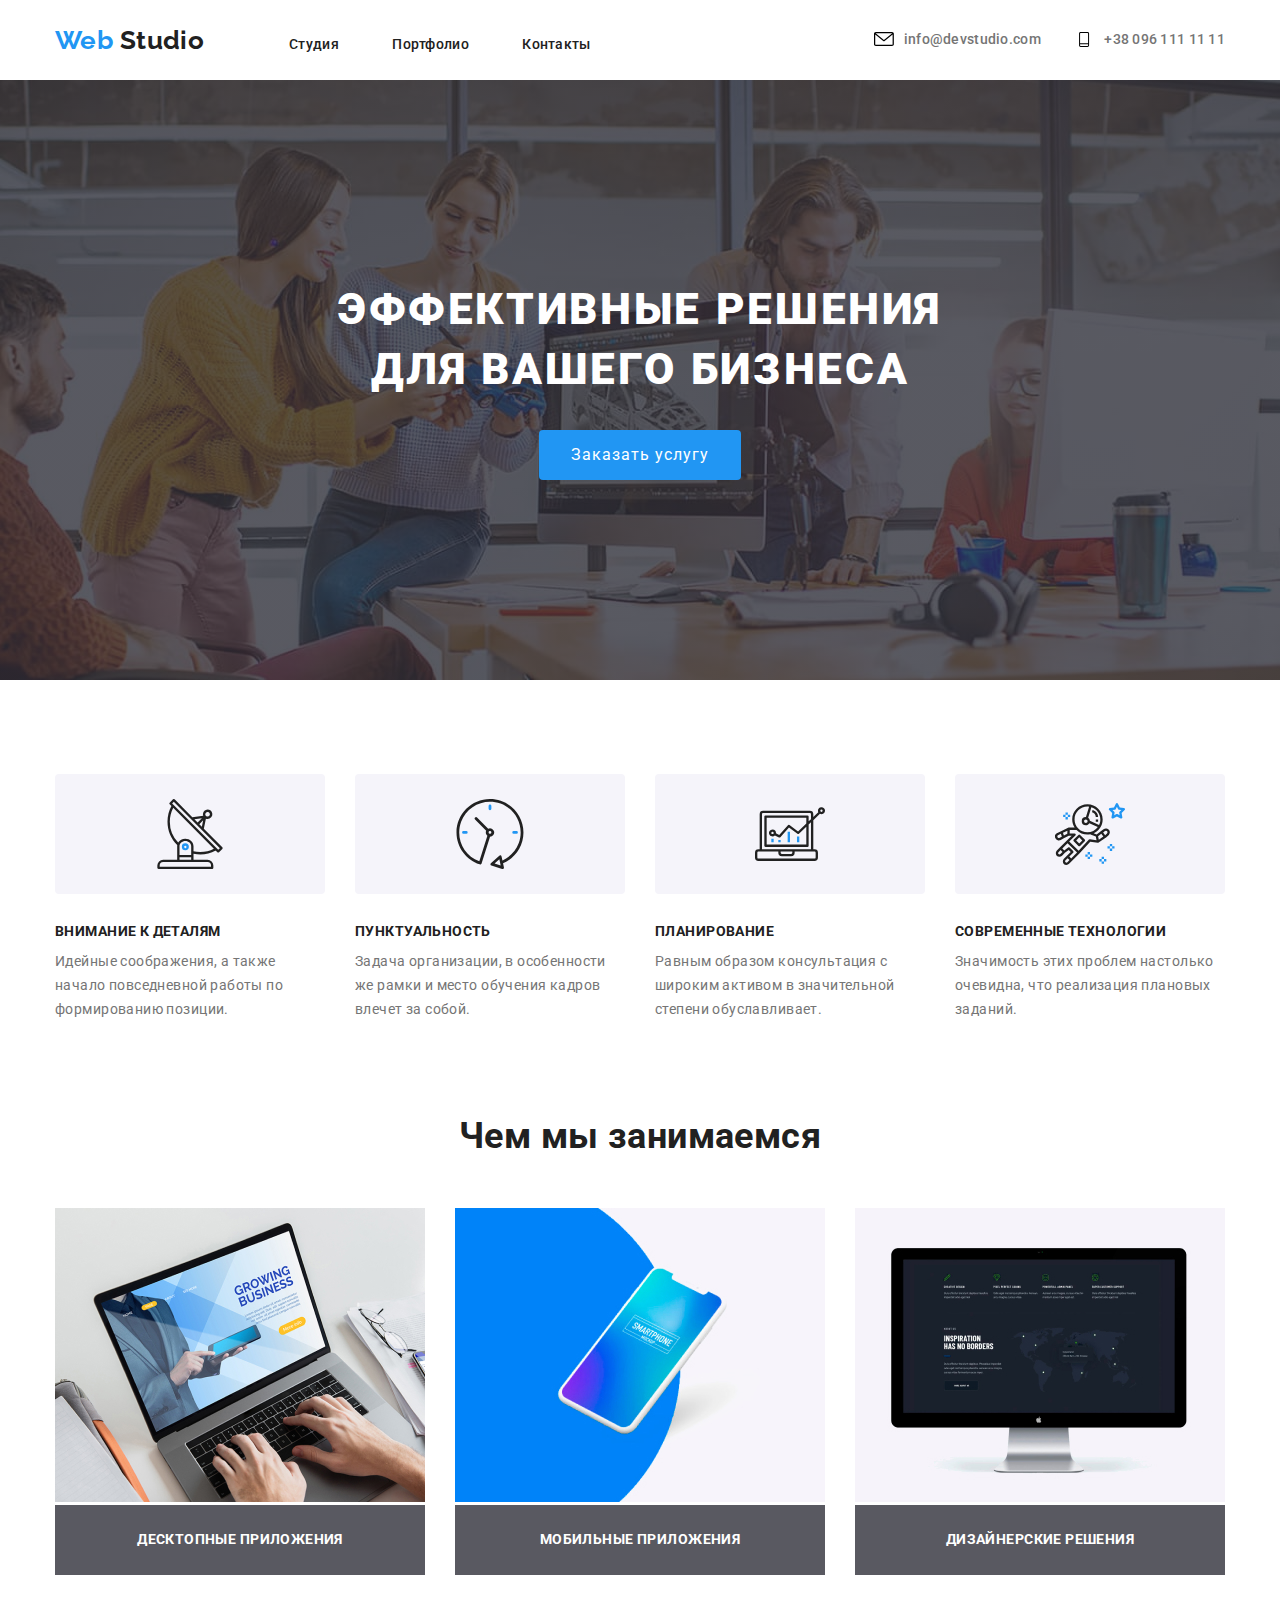
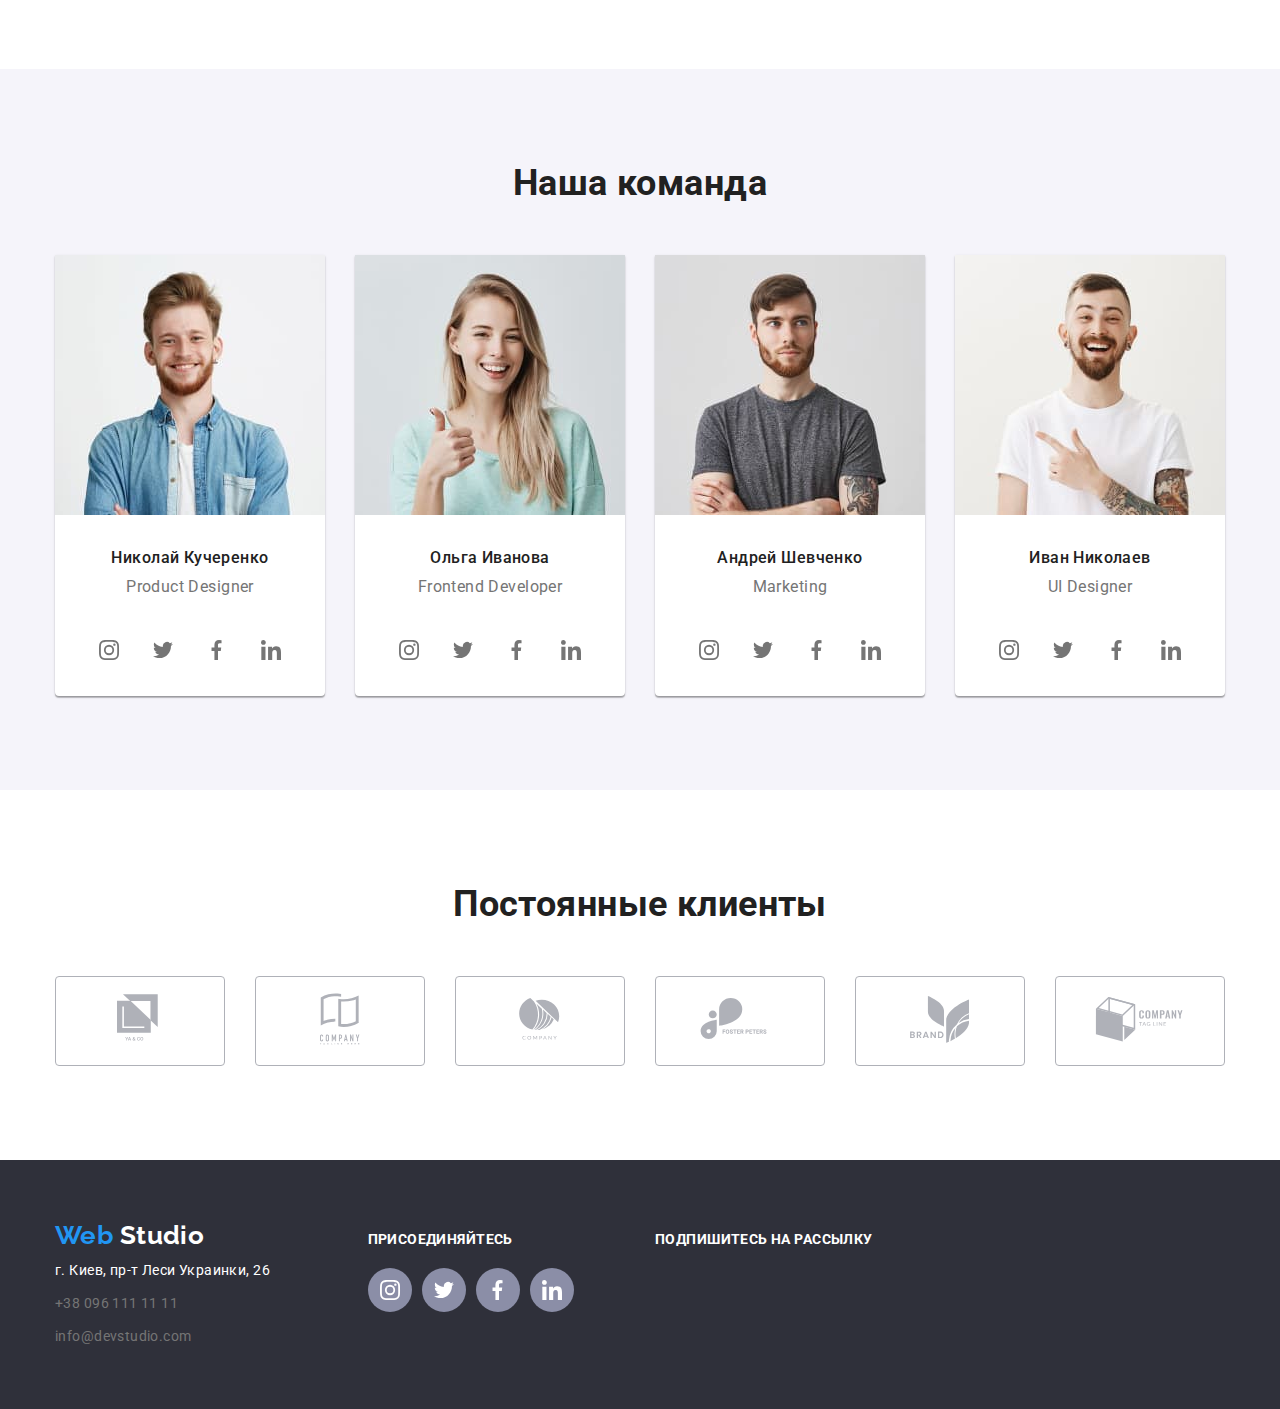
==== commit 8e3c3484: "меняет иконку в хедере" ====
--- a/index.html
+++ b/index.html
@@ -40,10 +40,12 @@
 
 					<ul class="header-contact">
 						<li class="header-contact-address">
-							<svg class="icon-address-header">
-								<use href="./images/sprite.svg#icon-envelope"></use>
-							</svg>
-							<a class="contact-address" href="mailto:info@devstudio.com">info@devstudio.com</a>
+							<a class="contact-address" href="mailto:info@devstudio.com">
+								<svg class="icon-address-header">
+									<use href="./images/sprite.svg#icon-envelope"></use>
+								</svg>
+								info@devstudio.com
+							</a>
 						</li>
 						<li class="header-contact-address">
 							<a class="contact-address" href="tel:+380961111111">
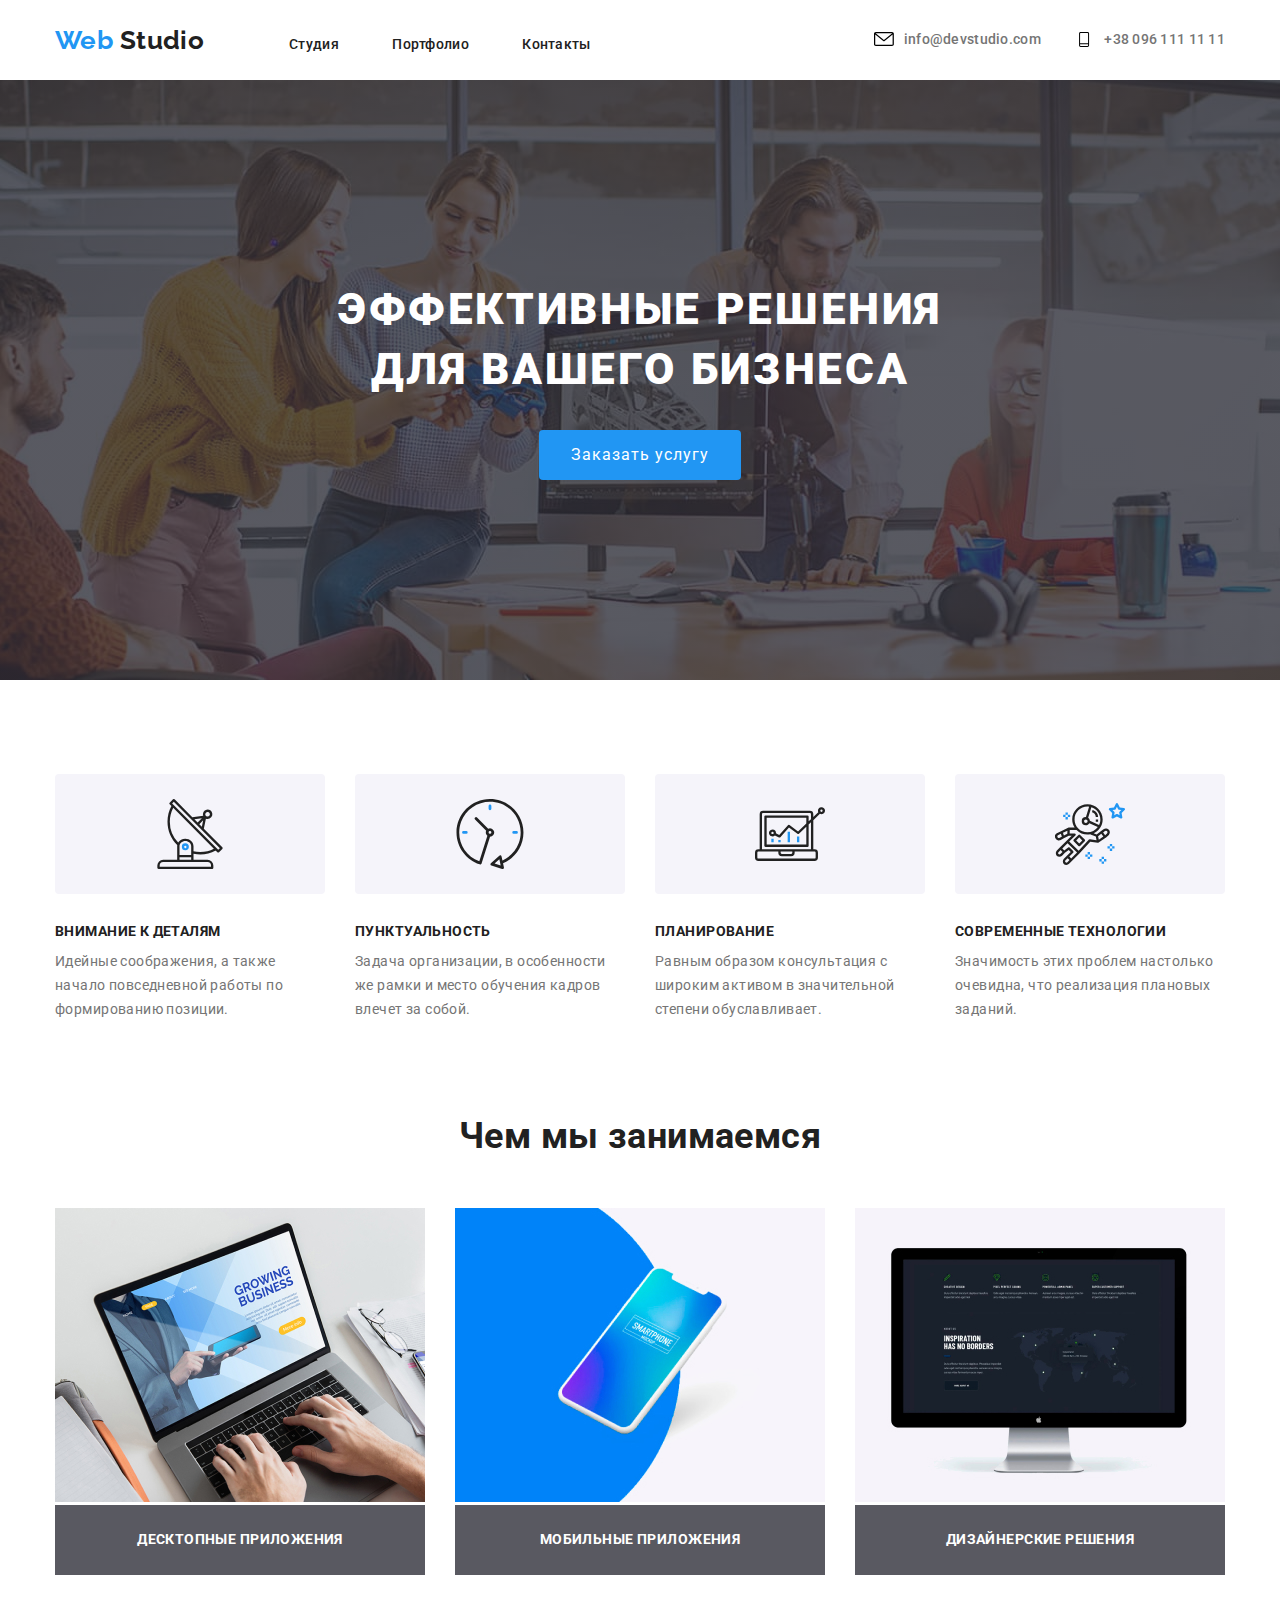
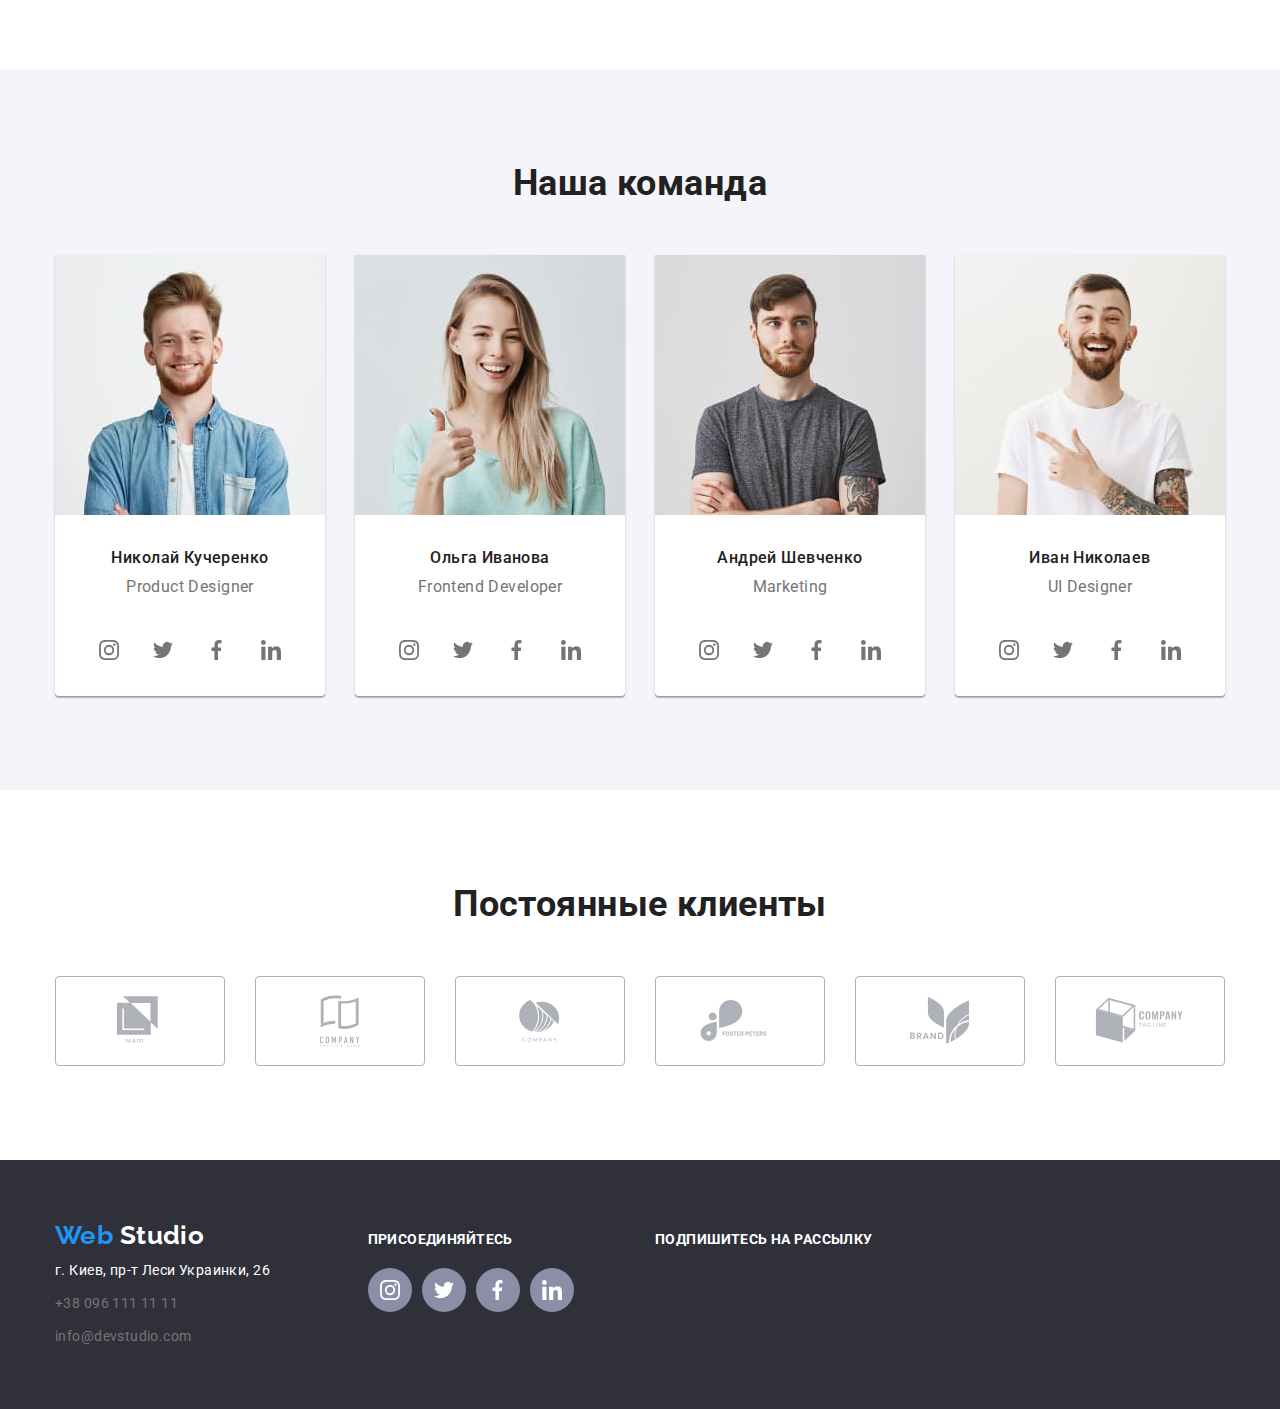
==== commit ac29b9b8: "исправляет недоработки" ====
--- a/index.html
+++ b/index.html
@@ -148,7 +148,7 @@
 					<h2 class="section-title team-title">Наша команда</h2>
 					<ul class="team-list">
 						<li class="team-list-item">
-							<img class="team-list-image" src="./images/Николай Кучеренко.jpg" alt="John Smith" />
+							<img class="team-list-image" src="./images/Nikolay_Kucherenko.jpg" alt="Nikolay Kucherenko" />
 							<h3 class="team-list-title">Николай Кучеренко</h3>
 							<p class="team-list-text">Product Designer</p>
 							<ul class="team-list-socials">
@@ -183,7 +183,7 @@
 							</ul>
 						</li>
 						<li class="team-list-item">
-							<img class="team-list-image" src="./images/Ольга Иванова.jpg" alt="Marta Stewart" />
+							<img class="team-list-image" src="./images/Olga_Ivanova.jpg" alt="Olga Ivanova" />
 							<h3 class="team-list-title">Ольга Иванова</h3>
 							<p class="team-list-text">Frontend Developer</p>
 							<ul class="team-list-socials">
@@ -218,7 +218,7 @@
 							</ul>
 						</li>
 						<li class="team-list-item">
-							<img class="team-list-image" src="./images/Андрей Шевченко.jpg" alt="Robert Jakis" />
+							<img class="team-list-image" src="./images/Andrey_Shevchenko.jpg" alt="Andrey Shevchenko" />
 							<h3 class="team-list-title">Андрей Шевченко</h3>
 							<p class="team-list-text">Marketing</p>
 							<ul class="team-list-socials">
@@ -253,7 +253,7 @@
 							</ul>
 						</li>
 						<li class="team-list-item">
-							<img class="team-list-image" src="./images/Иван Николаев.jpg" alt="Martin Doe" />
+							<img class="team-list-image" src="./images/Ivan_Nikolaev.jpg" alt="Ivan Nikolaev" />
 							<h3 class="team-list-title">Иван Николаев</h3>
 							<p class="team-list-text">UI Designer</p>
 							<ul class="team-list-socials">
--- a/css/styles.css
+++ b/css/styles.css
@@ -138,12 +138,13 @@
 	height: 15px;
 	width: 20px;
 }
-.icon-address-header:hover {
-	fill: var(--accent-color);
-}
+
 .contact-address:hover,
 .contact-address:focus {
 	color: var(--accent-color);
+}
+.contact-address:hover svg {
+	fill: var(--accent-color);
 }
 
 /* главный баннер */
@@ -375,12 +376,13 @@
 .socials-item-link:focus {
 	background-color: var(--accent-color);
 }
+.socials-item-link:hover svg {
+	fill: var(--primary-white-color);
+}
+
 .icon-socials-team {
 	height: 20px;
 	fill: var(--primary-text-color);
-}
-.icon-socials-team:hover {
-	fill: var(--primary-white-color);
 }
 
 /* Клиенты */
@@ -398,28 +400,32 @@
 }
 .clients-list-item {
 	display: flex;
-	justify-content: center;
 
 	width: calc((100% - 30px * 5) / 6);
 	height: 90px;
+}
+.clients-list-item + .clients-list-item {
+	margin-left: 30px;
+}
+
+.clients-list-link {
+	display: flex;
+	justify-content: center;
+	width: 100%;
+	height: 100%;
 	border: 1px solid #afb1b8;
 	box-sizing: border-box;
 	align-items: center;
 	border-radius: 4px;
 }
-.clients-list-item + .clients-list-item {
-	margin-left: 30px;
-}
-
-.clients-list-item:hover {
+.clients-list-link:hover {
 	border: 1px solid var(--accent-color);
 }
-
+.clients-list-link:hover svg {
+	fill: var(--accent-color);
+}
 .icon-clients {
 	fill: #afb1b8;
-}
-.icon-clients:hover {
-	fill: var(--accent-color);
 }
 
 /* футтер */
@@ -561,11 +567,16 @@
 	font-weight: 500;
 	font-size: 16px;
 	line-height: 1.62;
+	border: none;
+	outline: none;
+	background: #f5f4fa;
+	border-radius: 4px;
 	cursor: pointer;
 }
 .button:hover,
 .button:focus {
 	background-color: var(--accent-color);
+	box-shadow: 0px 2px 2px rgba(0, 0, 0, 0.12), 0px 1px 2px rgba(0, 0, 0, 0.08), 0px 3px 1px rgba(0, 0, 0, 0.1);
 	color: var(--primary-white-color);
 }
 
@@ -595,7 +606,7 @@
 .portfolio-list-item:nth-last-child(-n + 3) {
 	margin-bottom: 0px;
 }
-.portfolio-list-image {
+.portfolio-inner {
 	margin-bottom: 20px;
 }
 .portfolio-list-title {
